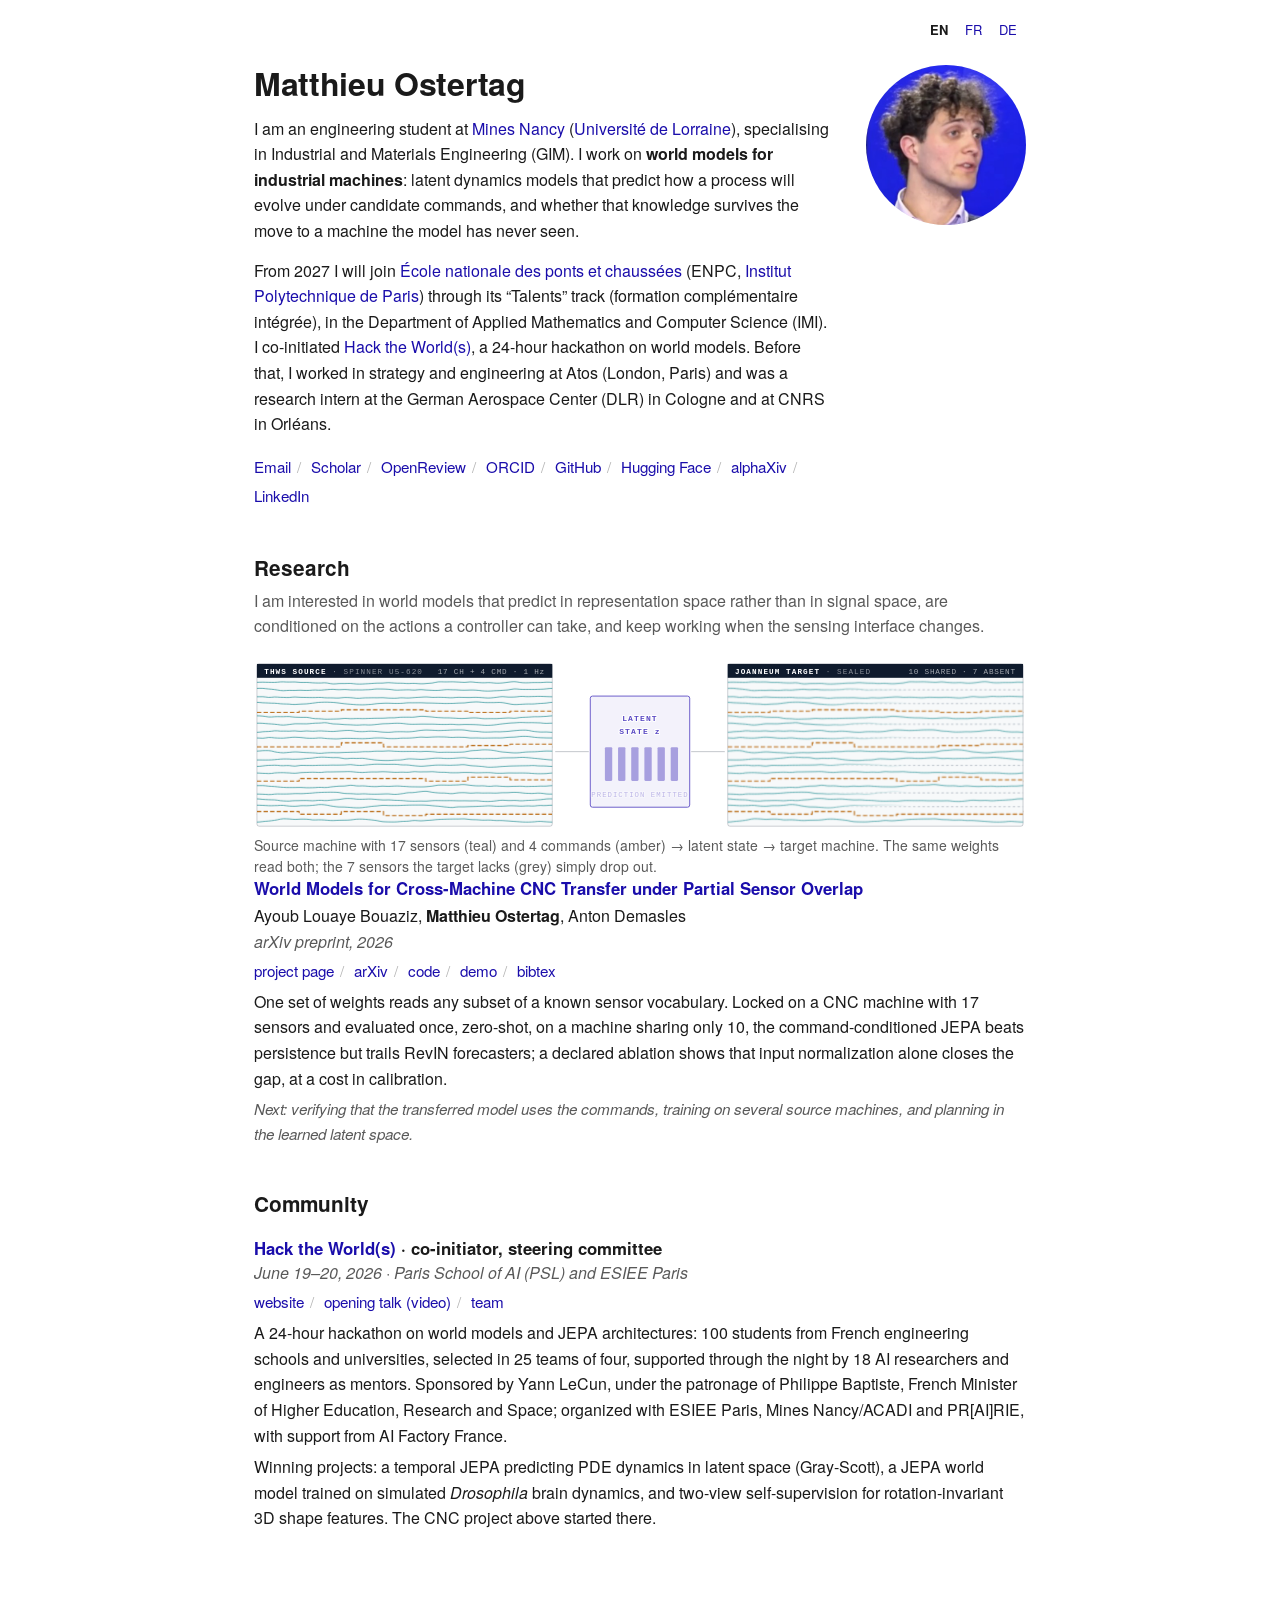
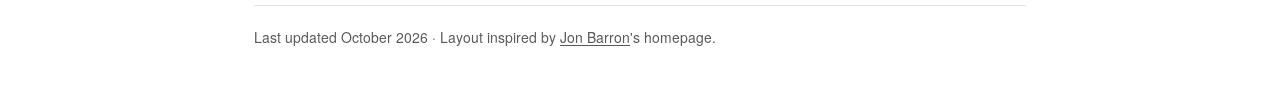
==== index.html @ b9faefac "Link Université de Lorraine Co-Authored-By: Claude Opus 5.5 <noreply@anthropic.com> Claude-Session: " ====
<!doctype html>
<html lang="en">
<head>
<meta charset="utf-8">
<meta name="viewport" content="width=device-width, initial-scale=1, viewport-fit=cover">
<title>Matthieu Ostertag</title>
<meta name="description" content="Matthieu Ostertag — engineering student at Mines Nancy working on world models for industrial machines: command-conditioned latent dynamics and cross-machine transfer.">
<meta name="author" content="Matthieu Ostertag">
<meta name="theme-color" content="#ffffff">
<meta name="color-scheme" content="light">
<meta name="format-detection" content="telephone=no">
<link rel="canonical" href="https://ostertagmatthieu-dev.github.io/">
<link rel="alternate" hreflang="en" href="https://ostertagmatthieu-dev.github.io/">
<link rel="alternate" hreflang="fr" href="https://ostertagmatthieu-dev.github.io/?lang=fr">
<link rel="alternate" hreflang="de" href="https://ostertagmatthieu-dev.github.io/?lang=de">
<link rel="alternate" hreflang="x-default" href="https://ostertagmatthieu-dev.github.io/">

<meta property="og:type" content="profile">
<meta property="og:title" content="Matthieu Ostertag">
<meta property="og:description" content="World models for industrial machines: command-conditioned latent dynamics and cross-machine transfer.">
<meta property="og:url" content="https://ostertagmatthieu-dev.github.io/">
<meta property="og:image" content="https://ostertagmatthieu-dev.github.io/saac-jepa/og.png">
<meta name="twitter:card" content="summary_large_image">

<link rel="me" href="https://github.com/ostertagmatthieu-dev">
<link rel="me" href="https://orcid.org/0009-0002-3829-0536">

<!-- Eviv Bulgroz ! Zorglangue : ?lang=zorg, ou tapez « zorglub » sur la page. -->

<script type="application/ld+json">
{
  "@context": "https://schema.org",
  "@type": "Person",
  "name": "Matthieu Ostertag",
  "url": "https://ostertagmatthieu-dev.github.io/",
  "image": "https://ostertagmatthieu-dev.github.io/photo.jpg",
  "affiliation": {"@type": "CollegeOrUniversity", "name": "Mines Nancy, Université de Lorraine"},
  "knowsLanguage": ["fr", "en", "de"],
  "knowsAbout": ["world models", "JEPA", "latent dynamics", "transfer learning", "industrial machine learning", "CNC machining"],
  "sameAs": [
    "https://scholar.google.com/citations?user=CJ8z4rwAAAAJ",
    "https://orcid.org/0009-0002-3829-0536",
    "https://openreview.net/profile?id=~Matthieu_Ostertag1",
    "https://github.com/ostertagmatthieu-dev",
    "https://huggingface.co/mostertag",
    "https://www.alphaxiv.org/@matthieu-ostertag",
    "https://www.linkedin.com/in/matthieu-ostertag/"
  ]
}
</script>

<style>
  /* Helvetica when the system has it (macOS, iOS); otherwise TeX Gyre Heros,
     LaTeX's Helvetica clone, self-hosted in fonts/. local() matches real
     installed faces only, so Windows never silently swaps in Arial. */
  @font-face {
    font-family: "Site Sans"; font-style: normal; font-weight: 400; font-display: swap;
    src: local("Helvetica Neue"), local("HelveticaNeue"), local("Helvetica"),
         url("fonts/heros-web-regular.woff2") format("woff2");
  }
  @font-face {
    font-family: "Site Sans"; font-style: normal; font-weight: 700; font-display: swap;
    src: local("Helvetica Neue Bold"), local("HelveticaNeue-Bold"), local("Helvetica Bold"), local("Helvetica-Bold"),
         url("fonts/heros-web-bold.woff2") format("woff2");
  }
  @font-face {
    font-family: "Site Sans"; font-style: italic; font-weight: 400; font-display: swap;
    src: local("Helvetica Neue Italic"), local("HelveticaNeue-Italic"), local("Helvetica Oblique"), local("Helvetica-Oblique"),
         url("fonts/heros-web-italic.woff2") format("woff2");
  }

  :root {
    --text: #1a1a1a;
    --muted: #595959;
    --rule: #e3e3e3;
    --link: #1a0dab;
    --code-bg: #f6f6f6;
    --sans: "Site Sans", "Helvetica Neue", Helvetica, Arial, sans-serif;
    --gutter: 24px;
    --tap: 44px;
  }

  * { box-sizing: border-box; }
  html { -webkit-text-size-adjust: 100%; text-size-adjust: 100%; }
  body {
    margin: 0;
    background: #fff;
    color: var(--text);
    font: 16px/1.6 var(--sans);
    overflow-wrap: break-word;
    -webkit-tap-highlight-color: rgba(26, 13, 171, 0.12);
  }

  .wrap {
    max-width: 820px; margin: 0 auto;
    padding-left: max(var(--gutter), env(safe-area-inset-left));
    padding-right: max(var(--gutter), env(safe-area-inset-right));
  }

  a { color: var(--link); text-decoration: none; }
  a:focus-visible, summary:focus-visible { outline: 2px solid var(--link); outline-offset: 2px; border-radius: 2px; }
  @media (hover: hover) {
    a:hover, summary:hover { text-decoration: underline; text-underline-offset: 2px; }
  }

  /* Language switcher */
  .lang { display: flex; justify-content: flex-end; padding-top: 14px; font-size: 0.8125rem; letter-spacing: 0.04em; }
  .lang a { display: inline-block; padding: 6px 8px; }
  .lang a[aria-current="true"] { color: var(--text); font-weight: 700; }

  main { padding-top: 18px; padding-bottom: 40px; }

  /* Header */
  .intro { display: grid; grid-template-columns: minmax(0, 1fr) 160px; gap: 36px; align-items: start; }
  h1 { margin: 0 0 14px; font: 700 2rem/1.15 var(--sans); letter-spacing: -0.01em; }
  .intro p { margin: 0 0 14px; }
  .links { margin-top: 16px; font-size: 0.95rem; line-height: 1.9; }
  .links a { white-space: nowrap; }
  .sep { margin: 0 6px; color: #b5b5b5; }

  .portrait {
    position: relative; width: 160px; height: 160px; border-radius: 50%; overflow: hidden;
    background: #eee; color: #777; display: grid; place-items: center;
    font: 700 2.4rem var(--sans);
  }
  .portrait img { position: absolute; inset: 0; width: 100%; height: 100%; object-fit: cover; }

  /* Sections */
  h2 { margin: 44px 0 6px; font: 700 1.3rem/1.3 var(--sans); }
  .lede { margin: 0 0 18px; color: var(--muted); }

  .paper { padding: 4px 0 0; }
  .fig { display: block; margin: 0 0 6px; }
  .figcap { margin: 0 0 20px; font-size: 0.875rem; line-height: 1.5; color: var(--muted); }
  .title { font-weight: 700; font-size: 1.05rem; line-height: 1.4; }
  .authors { margin-top: 3px; }
  .venue { color: var(--muted); font-style: italic; }
  .actions { margin: 4px 0 6px; font-size: 0.95rem; }
  .paper p { margin: 6px 0 0; }
  .note { margin-top: 10px; color: var(--muted); font-size: 0.95rem; font-style: italic; }

  .item { padding: 14px 0; border-top: 1px solid var(--rule); }
  .item:first-of-type { border-top: 0; }
  .item p { margin: 6px 0 0; }

  details { display: inline; }
  summary { display: inline; cursor: pointer; color: var(--link); list-style: none; }
  summary::-webkit-details-marker { display: none; }
  pre {
    margin: 10px 0 0; padding: 12px 14px;
    background: var(--code-bg); border: 1px solid var(--rule); border-radius: 4px;
    font: 0.8rem/1.5 ui-monospace, SFMono-Regular, Menlo, Consolas, monospace;
    overflow-x: auto; -webkit-overflow-scrolling: touch; white-space: pre; max-width: 100%;
  }

  footer {
    padding-top: 20px;
    padding-bottom: max(40px, env(safe-area-inset-bottom));
    color: var(--muted); font-size: 0.875rem;
  }
  footer .rule { border-top: 1px solid var(--rule); padding-top: 20px; }
  footer a { color: var(--muted); text-decoration: underline; text-underline-offset: 2px; }

  /* ---------------- SAAC-JEPA schematic (from the project page) ---------------- */
  .hs { display: block; width: 100%; height: auto; overflow: visible;
        --hs-ink: #0F1B2D; --hs-teal: #1B8A8F; --hs-violet: #5B4BC4; --hs-amber: #B8680F;
        --hs-absent: #9AA5B1; --hs-panel: #F7F9FA; --hs-line: rgba(15,27,45,.28); }
  .hs text { font-family: ui-monospace, SFMono-Regular, Menlo, Consolas, monospace; }
  .hs__panel { fill: var(--hs-panel); stroke: var(--hs-line); stroke-width: 1; }
  .hs__head { fill: var(--hs-ink); }
  .hs__title { font-size: 10.5px; font-weight: 700; letter-spacing: .14em; fill: #fff; }
  .hs__dim { fill: rgba(255,255,255,.5); font-weight: 400; }
  .hs__meta { font-size: 10.5px; letter-spacing: .1em; fill: rgba(255,255,255,.62); }
  .hs__trace { fill: none; stroke: var(--hs-teal); stroke-width: 1.05; stroke-linejoin: round; opacity: .9; }
  .hs__trace--act { stroke: var(--hs-amber); stroke-width: 1.5; stroke-dasharray: 6 3; opacity: 1; }
  .hs__trace--flat { stroke: var(--hs-absent); stroke-width: 1; stroke-dasharray: 3 3.5; }
  .hs__wire { fill: none; stroke: var(--hs-line); stroke-width: 1.2; }
  .hs__latent { fill: rgba(91,75,196,.07); stroke: var(--hs-violet); stroke-width: 1.2; }
  .hs__lab, .hs__emit { paint-order: stroke; stroke: #fff; stroke-width: 3px; stroke-linejoin: round; }
  .hs__lab { font-size: 11px; font-weight: 700; letter-spacing: .14em; fill: var(--hs-violet); }
  .hs__emit { font-size: 10px; letter-spacing: .14em; fill: var(--hs-violet); opacity: .35; }

  /* Animated parts. Paused by default: the still frame is the cycle at 2 s of
     2.6 s (negative delays), which shows a packet in flight and uneven bars. */
  .hs__pulse  { fill: none; stroke: var(--hs-violet); stroke-width: 1.2; opacity: 0; transform-box: fill-box; transform-origin: 50% 50%;
                animation-name: hsRing;  animation-timing-function: ease-out; }
  .hs__emit   { animation-name: hsBlink; animation-timing-function: ease-in-out; }
  .hs__bars rect { fill: var(--hs-violet); opacity: .5; transform-box: fill-box; transform-origin: 50% 100%;
                animation-name: hsPump;  animation-timing-function: ease-in-out; }
  .hs__packet { fill: var(--hs-violet); opacity: 0; }
  .hs__packet--in  { animation-name: hsIn;  animation-timing-function: cubic-bezier(.5,0,.8,.6); }
  .hs__packet--out { fill: var(--hs-teal); animation-name: hsOut; animation-timing-function: cubic-bezier(.2,.4,.5,1); }
  .hs__pulse, .hs__emit, .hs__bars rect, .hs__packet {
    animation-duration: 2.6s; animation-iteration-count: infinite;
    animation-delay: -2s; animation-play-state: paused;
  }
  .hs__bars rect:nth-child(2) { animation-delay: -1.88s; }
  .hs__bars rect:nth-child(3) { animation-delay: -1.76s; }
  .hs__bars rect:nth-child(4) { animation-delay: -1.64s; }
  .hs__bars rect:nth-child(5) { animation-delay: -1.52s; }
  .hs__bars rect:nth-child(6) { animation-delay: -1.40s; }
  .hs.is-on .hs__pulse, .hs.is-on .hs__emit, .hs.is-on .hs__bars rect, .hs.is-on .hs__packet { animation-play-state: running; }
  @keyframes hsRing  { 0% { opacity: .55; transform: scale(1); } 70%, 100% { opacity: 0; transform: scale(1.04); } }
  @keyframes hsBlink { 0% { opacity: 1; } 30%, 100% { opacity: .28; } }
  @keyframes hsPump  { 0%, 100% { transform: scaleY(.35); } 45% { transform: scaleY(1); } }
  @keyframes hsIn  { 0%, 55% { opacity: 0; transform: translateX(0); } 62% { opacity: 1; } 97% { opacity: 1; transform: translateX(44px); } 100% { opacity: 0; transform: translateX(46px); } }
  @keyframes hsOut { 0% { opacity: 0; transform: translateX(0); } 6% { opacity: 1; } 38% { opacity: 1; transform: translateX(44px); } 42%, 100% { opacity: 0; transform: translateX(46px); } }
  @media (prefers-reduced-motion: reduce) {
    .hs.is-on .hs__pulse, .hs.is-on .hs__emit, .hs.is-on .hs__bars rect, .hs.is-on .hs__packet { animation-play-state: paused; }
  }

  /* ------------------------------- Touch ------------------------------- */
  /* Fingers need ~44 px targets (Apple HIG, WCAG 2.5.5). Inline links inside
     sentences are exempt; the link rows and the switcher are not. */
  @media (pointer: coarse) {
    .lang a { min-width: var(--tap); min-height: var(--tap); padding: 0 10px; display: inline-flex; align-items: center; justify-content: center; }
    .links { line-height: 1.6; }
    .links a, .actions a, .actions summary { display: inline-block; padding: 11px 0; }
  }

  /* ------------------------------ Narrow ------------------------------- */
  @media (max-width: 640px) {
    :root { --gutter: 16px; }
    .lang { padding-top: 6px; }
    main { padding-top: 6px; padding-bottom: 28px; }
    .intro { grid-template-columns: minmax(0, 1fr); gap: 18px; }
    .portrait { order: -1; width: 112px; height: 112px; font-size: 1.8rem; }
    h1 { font-size: 1.75rem; }
    h2 { margin-top: 36px; }
    .links, .actions { font-size: 1rem; }
    main p { -webkit-hyphens: auto; hyphens: auto; }
  }
  /* Below ~560 px the in-figure labels shrink under 5 px: hide them, the
     caption under the figure carries the same information as real text. */
  @media (max-width: 560px) {
    .hs text { display: none; }
  }
</style>
</head>
<body>

<nav class="lang wrap" id="lang" aria-label="Language">
  <a href="?lang=en" hreflang="en" lang="en" aria-current="true">EN</a>
  <a href="?lang=fr" hreflang="fr" lang="fr">FR</a>
  <a href="?lang=de" hreflang="de" lang="de">DE</a>
</nav>

<div id="page">
<main class="wrap">

  <header class="intro">
    <div>
      <h1>Matthieu Ostertag</h1>
      <p data-i18n="intro1">
        I am an engineering student at <a href="https://mines-nancy.univ-lorraine.fr/">Mines Nancy</a>
        (<a href="https://www.univ-lorraine.fr/">Université de Lorraine</a>), specialising in Industrial and Materials Engineering (GIM). I work on
        <strong>world models for industrial machines</strong>: latent dynamics models that predict how a
        process will evolve under candidate commands, and whether that knowledge survives the move to a
        machine the model has never seen.
      </p>
      <p data-i18n="intro2">
        From 2027 I will join <a href="https://ecoledesponts.fr/">École nationale des ponts et chaussées</a> (ENPC, <a href="https://www.ip-paris.fr/">Institut Polytechnique de Paris</a>) through its
        &ldquo;Talents&rdquo; track (formation complémentaire intégrée), in the Department of Applied Mathematics
        and Computer Science (IMI). I co-initiated
        <a href="https://hacktheworlds.fr/en/index.html">Hack the World(s)</a>, a 24-hour hackathon on world models.
        Before that, I worked in strategy and engineering at Atos (London, Paris) and was a research intern
        at the German Aerospace Center (DLR) in Cologne and at CNRS in Orléans.
      </p>
      <div class="links">
        <a class="email" href="#" data-i18n="email">Email</a><span class="sep" aria-hidden="true">/</span>
        <a href="https://scholar.google.com/citations?user=CJ8z4rwAAAAJ">Scholar</a><span class="sep" aria-hidden="true">/</span>
        <a href="https://openreview.net/profile?id=~Matthieu_Ostertag1">OpenReview</a><span class="sep" aria-hidden="true">/</span>
        <a href="https://orcid.org/0009-0002-3829-0536">ORCID</a><span class="sep" aria-hidden="true">/</span>
        <a href="https://github.com/ostertagmatthieu-dev">GitHub</a><span class="sep" aria-hidden="true">/</span>
        <a href="https://huggingface.co/mostertag">Hugging Face</a><span class="sep" aria-hidden="true">/</span>
        <a href="https://www.alphaxiv.org/@matthieu-ostertag">alphaXiv</a><span class="sep" aria-hidden="true">/</span>
        <a href="https://www.linkedin.com/in/matthieu-ostertag/">LinkedIn</a>
      </div>
    </div>
    <div class="portrait" aria-hidden="true">MO<img src="photo.jpg" alt="" width="160" height="160" decoding="async" onerror="this.remove()"></div>
  </header>

  <section aria-labelledby="research">
    <h2 id="research" data-i18n="research">Research</h2>
    <p class="lede" data-i18n="lede">
      I am interested in world models that predict in representation space rather than in signal space,
      are conditioned on the actions a controller can take, and keep working when the sensing interface changes.
    </p>

    <article class="paper">
      <a class="fig" href="https://ostertagmatthieu-dev.github.io/saac-jepa/" aria-label="Project page" data-i18n-aria="aProject">
        <svg class="hs" viewBox="12 22 1056 230" aria-hidden="true" focusable="false">
          <defs>
            <pattern id="hs-srcPat" patternUnits="userSpaceOnUse" x="16" y="0" width="404" height="268"><g id="hs-srcFlow"></g></pattern>
            <pattern id="hs-tgtPat" patternUnits="userSpaceOnUse" x="660" y="0" width="404" height="268"><g id="hs-tgtFlow"></g></pattern>
            <pattern id="hs-tgtFadePat" patternUnits="userSpaceOnUse" x="660" y="0" width="404" height="268"><g id="hs-tgtFadeFlow"></g></pattern>
            <linearGradient id="hs-fadeOut" x1="0" x2="1" y1="0" y2="0">
              <stop offset="0" stop-color="#fff" stop-opacity="1"/>
              <stop offset="0.30" stop-color="#fff" stop-opacity="1"/>
              <stop offset="0.62" stop-color="#fff" stop-opacity="0"/>
            </linearGradient>
            <linearGradient id="hs-fadeIn" x1="0" x2="1" y1="0" y2="0">
              <stop offset="0.34" stop-color="#fff" stop-opacity="0"/>
              <stop offset="0.66" stop-color="#fff" stop-opacity="1"/>
            </linearGradient>
            <mask id="hs-maskOut"><rect x="660" y="44" width="404" height="204" fill="url(#hs-fadeOut)"/></mask>
            <mask id="hs-maskIn"><rect x="660" y="44" width="404" height="204" fill="url(#hs-fadeIn)"/></mask>
          </defs>

          <rect class="hs__panel" x="16" y="26" width="404" height="222" rx="3"/>
          <rect class="hs__head" x="16" y="26" width="404" height="19"/>
          <text class="hs__title" x="26" y="40">THWS SOURCE <tspan class="hs__dim">· SPINNER U5-620</tspan></text>
          <text class="hs__meta" x="410" y="40" text-anchor="end">17 CH + 4 CMD · 1 Hz</text>
          <rect x="16" y="44" width="404" height="204" fill="url(#hs-srcPat)"/>

          <g>
            <path class="hs__wire" d="M424 146 H 470"/>
            <path class="hs__wire" d="M610 146 H 656"/>
            <circle class="hs__packet hs__packet--in" cx="424" cy="146" r="3"/>
            <circle class="hs__packet hs__packet--out" cx="610" cy="146" r="3"/>
            <rect class="hs__latent" x="472" y="70" width="136" height="152" rx="3"/>
            <rect class="hs__pulse" x="472" y="70" width="136" height="152" rx="3"/>
            <text class="hs__lab" x="540" y="104" text-anchor="middle">LATENT</text>
            <text class="hs__lab" x="540" y="122" text-anchor="middle">STATE z</text>
            <g class="hs__bars">
              <rect x="492" y="140" width="10" height="46" rx="1.5"/>
              <rect x="510" y="140" width="10" height="46" rx="1.5"/>
              <rect x="528" y="140" width="10" height="46" rx="1.5"/>
              <rect x="546" y="140" width="10" height="46" rx="1.5"/>
              <rect x="564" y="140" width="10" height="46" rx="1.5"/>
              <rect x="582" y="140" width="10" height="46" rx="1.5"/>
            </g>
            <text class="hs__emit" x="540" y="208" text-anchor="middle">PREDICTION EMITTED</text>
          </g>

          <rect class="hs__panel" x="660" y="26" width="404" height="222" rx="3"/>
          <rect class="hs__head" x="660" y="26" width="404" height="19"/>
          <text class="hs__title" x="670" y="40">JOANNEUM TARGET <tspan class="hs__dim">· SEALED</tspan></text>
          <text class="hs__meta" x="1054" y="40" text-anchor="end">10 SHARED · 7 ABSENT</text>
          <g mask="url(#hs-maskIn)"><g id="hs-tgtAbsent"></g></g>
          <rect x="660" y="44" width="404" height="204" fill="url(#hs-tgtFadePat)" mask="url(#hs-maskOut)"/>
          <rect x="660" y="44" width="404" height="204" fill="url(#hs-tgtPat)"/>
        </svg>
      </a>
      <p class="figcap" data-i18n="figCap">
        Source machine with 17 sensors (teal) and 4 commands (amber) → latent state → target machine.
        The same weights read both; the 7 sensors the target lacks (grey) simply drop out.
      </p>

      <div class="title">
        <a href="https://ostertagmatthieu-dev.github.io/saac-jepa/">World Models for Cross-Machine CNC Transfer under Partial Sensor Overlap</a>
      </div>
      <div class="authors">Ayoub Louaye Bouaziz, <strong>Matthieu Ostertag</strong>, Anton Demasles</div>
      <div class="venue" data-i18n="venue">arXiv preprint, 2026</div>
      <div class="actions">
        <a href="https://ostertagmatthieu-dev.github.io/saac-jepa/" data-i18n="aProject">project page</a><span class="sep" aria-hidden="true">/</span>
        <a href="https://arxiv.org/abs/2609.16071">arXiv</a><span class="sep" aria-hidden="true">/</span>
        <a href="https://github.com/ostertagmatthieu-dev/saac-jepa" data-i18n="aCode">code</a><span class="sep" aria-hidden="true">/</span>
        <a href="https://huggingface.co/spaces/mostertag/saac-jepa-world-model" data-i18n="aDemo">demo</a><span class="sep" aria-hidden="true">/</span>
        <details>
          <summary data-i18n="bibtex">bibtex</summary>
<pre>@misc{bouaziz2026worldmodelscrossmachinecnc,
  title         = {World Models for Cross-Machine CNC Transfer
                   under Partial Sensor Overlap},
  author        = {Ayoub Louaye Bouaziz and Matthieu Ostertag
                   and Anton Demasles},
  year          = {2026},
  eprint        = {2609.16071},
  archivePrefix = {arXiv},
  primaryClass  = {cs.LG},
  doi           = {10.48550/arXiv.2609.16071}
}</pre>
        </details>
      </div>
      <p data-i18n="summary">
        One set of weights reads any subset of a known sensor vocabulary. Locked on a CNC machine with
        17 sensors and evaluated once, zero-shot, on a machine sharing only 10, the command-conditioned
        JEPA beats persistence but trails RevIN forecasters; a declared ablation shows that input
        normalization alone closes the gap, at a cost in calibration.
      </p>
      <p class="note" data-i18n="next">
        Next: verifying that the transferred model uses the commands, training on several source
        machines, and planning in the learned latent space.
      </p>
    </article>
  </section>

  <section aria-labelledby="community">
    <h2 id="community" data-i18n="community">Community</h2>
    <article class="item">
      <div class="title" data-i18n="htwTitle"><a href="https://hacktheworlds.fr/en/index.html">Hack the World(s)</a> · co-initiator, steering committee</div>
      <div class="venue" data-i18n="htwVenue">June 19–20, 2026 · Paris School of AI (PSL) and ESIEE Paris</div>
      <div class="actions" data-i18n="htwLinks">
        <a href="https://hacktheworlds.fr/en/index.html">website</a><span class="sep" aria-hidden="true">/</span>
        <a href="https://www.youtube.com/watch?v=YAFjys3pn50">opening talk (video)</a><span class="sep" aria-hidden="true">/</span>
        <a href="https://hacktheworlds.fr/en/organisation.html">team</a>
      </div>
      <p data-i18n="htwText">
        A 24-hour hackathon on world models and JEPA architectures: 100 students from French engineering
        schools and universities, selected in 25 teams of four, supported through the night by 18 AI
        researchers and engineers as mentors. Sponsored by Yann LeCun, under the patronage of Philippe
        Baptiste, French Minister of Higher Education, Research and Space; organized with ESIEE Paris,
        Mines Nancy/ACADI and PR[AI]RIE, with support from AI Factory France.
      </p>
      <p data-i18n="htwWinners">
        Winning projects: a temporal JEPA predicting PDE dynamics in latent space (Gray-Scott), a JEPA world
        model trained on simulated <i>Drosophila</i> brain dynamics, and two-view self-supervision for
        rotation-invariant 3D shape features. The CNC project above started there.
      </p>
    </article>
  </section>

</main>

<footer class="wrap">
  <div class="rule" data-i18n="footer">
    Last updated October 2026 · Layout inspired by <a href="https://jonbarron.info/">Jon Barron</a>'s homepage.
  </div>
</footer>
</div>

<script>
(function () {
  "use strict";

  /* Set to true to show ZORG in the language menu. Otherwise it stays an easter egg:
     ?lang=zorg, or type "zorglub" anywhere on the page. */
  var SHOW_ZORG_IN_MENU = false;

  var BASE = "https://ostertagmatthieu-dev.github.io/";
  var LANGS = ["en", "fr", "de"];
  var HTML_LANG = { en: "en", fr: "fr", de: "de", zorg: "fr-x-zorg" };
  var LABEL = { en: "EN", fr: "FR", de: "DE", zorg: "ZORG" };

  var META = {
    en: "Matthieu Ostertag — engineering student at Mines Nancy working on world models for industrial machines: command-conditioned latent dynamics and cross-machine transfer.",
    fr: "Matthieu Ostertag — élève ingénieur à Mines Nancy, travaille sur les world models pour machines industrielles : dynamique latente conditionnée par les commandes et transfert entre machines.",
    de: "Matthieu Ostertag — Ingenieurstudent an der Mines Nancy, forscht zu World Models für Industriemaschinen: befehlskonditionierte latente Dynamik und Transfer zwischen Maschinen."
  };

  var T = {
    fr: {
      intro1: 'Je suis élève ingénieur à <a href="https://mines-nancy.univ-lorraine.fr/">Mines Nancy</a> (<a href="https://www.univ-lorraine.fr/">Université de Lorraine</a>), en formation d’ingénieur de spécialité Génie Industriel et Matériaux (GIM). Je travaille sur les <strong>world models pour machines industrielles</strong>&nbsp;: des modèles de dynamique latente qui prédisent l’évolution d’un procédé selon les commandes envisagées, et je cherche à savoir si ce qu’ils ont appris tient encore sur une machine qu’ils n’ont jamais vue.',
      intro2: 'À partir de 2027, je rejoindrai l’<a href="https://ecoledesponts.fr/">École nationale des ponts et chaussées</a> (ENPC, <a href="https://www.ip-paris.fr/">Institut Polytechnique de Paris</a>) comme école d’application, en formation complémentaire intégrée (FCI) dans le cadre du Parcours «&nbsp;Talents&nbsp;», au département Ingénierie Mathématique et Informatique (IMI). Je suis co-initiateur de <a href="https://hacktheworlds.fr/">Hack the World(s)</a>, un hackathon de 24&nbsp;heures consacré aux world models. Auparavant, j’ai travaillé en stratégie et ingénierie chez Atos (Londres, Paris) et j’ai été stagiaire de recherche au Centre allemand pour l’aéronautique et l’astronautique (DLR) à Cologne et au CNRS à Orléans.',
      email: 'E-mail',
      research: 'Recherche',
      lede: 'Je m’intéresse aux world models qui prédisent dans l’espace des représentations plutôt que dans celui des signaux, qui sont conditionnés par les actions dont dispose un contrôleur, et qui continuent de fonctionner quand l’interface capteurs change.',
      figCap: 'Machine source à 17&nbsp;capteurs (bleu-vert) et 4&nbsp;commandes (orange) → état latent → machine cible. Les mêmes poids lisent les deux&nbsp;; les 7&nbsp;capteurs absents de la cible (gris) sont simplement ignorés.',
      venue: 'Prépublication arXiv, 2026',
      aProject: 'page du projet',
      aCode: 'code',
      aDemo: 'démo',
      bibtex: 'bibtex',
      summary: 'Un seul jeu de poids lit n’importe quel sous-ensemble d’un vocabulaire de capteurs connu. Verrouillé sur une machine CNC à 17&nbsp;capteurs puis évalué une seule fois, en zero-shot, sur une machine qui n’en partage que 10, le JEPA conditionné par les commandes bat la persistance mais reste derrière les modèles de prévision munis de RevIN&nbsp;; une ablation déclarée à l’avance montre que la normalisation des entrées suffit à combler l’écart, au prix de la calibration.',
      next: 'Prochaines étapes&nbsp;: vérifier que le modèle transféré utilise bien les commandes, entraîner sur plusieurs machines sources et planifier dans l’espace latent appris.',
      community: 'Communauté',
      htwTitle: '<a href="https://hacktheworlds.fr/">Hack the World(s)</a> · co-initiateur, comité de pilotage',
      htwVenue: '19–20 juin 2026 · Paris School of AI (PSL) et ESIEE Paris',
      htwLinks: '<a href="https://hacktheworlds.fr/">site</a><span class="sep" aria-hidden="true">/</span><a href="https://www.youtube.com/watch?v=YAFjys3pn50">conférence inaugurale (vidéo)</a><span class="sep" aria-hidden="true">/</span><a href="https://hacktheworlds.fr/organisation.html">équipe</a>',
      htwText: 'Un hackathon de 24&nbsp;heures sur les world models et les architectures JEPA&nbsp;: 100&nbsp;étudiants d’écoles d’ingénieurs et d’universités françaises, sélectionnés en 25&nbsp;équipes de quatre, accompagnés toute la nuit par 18&nbsp;mentors, chercheurs et ingénieurs en IA. Parrainé par Yann LeCun, sous le haut patronage de Philippe Baptiste, ministre de l’Enseignement supérieur, de la Recherche et de l’Espace&nbsp;; organisé avec ESIEE Paris, Mines Nancy/ACADI et PR[AI]RIE, avec le soutien d’AI Factory France.',
      htwWinners: 'Projets lauréats&nbsp;: un JEPA temporel qui prédit la dynamique d’une EDP dans l’espace latent (Gray-Scott), un world model JEPA entraîné sur la dynamique simulée du cerveau de la drosophile, et un apprentissage auto-supervisé invariant à la rotation sur nuages de points. Le projet CNC ci-dessus y est né.',
      footer: 'Dernière mise à jour&nbsp;: octobre 2026 · Mise en page inspirée de celle de <a href="https://jonbarron.info/">Jon Barron</a>.'
    },
    de: {
      intro1: 'Ich studiere an der <a href="https://mines-nancy.univ-lorraine.fr/">Mines Nancy</a> (<a href="https://www.univ-lorraine.fr/">Université de Lorraine</a>) im Ingenieurstudiengang Génie Industriel et Matériaux (GIM). Ich arbeite an <strong>World Models für Industriemaschinen</strong>: latente Dynamikmodelle, die vorhersagen, wie sich ein Prozess unter möglichen Steuerbefehlen entwickelt – und ob dieses Wissen den Wechsel auf eine Maschine übersteht, die das Modell nie gesehen hat.',
      intro2: 'Ab 2027 wechsle ich im Rahmen des Parcours „Talents“ (formation complémentaire intégrée) an die <a href="https://ecoledesponts.fr/">École nationale des ponts et chaussées</a> (ENPC, <a href="https://www.ip-paris.fr/">Institut Polytechnique de Paris</a>), in den Fachbereich Ingénierie Mathématique et Informatique (IMI). Ich habe <a href="https://hacktheworlds.fr/en/index.html">Hack the World(s)</a> mitinitiiert, einen 24-Stunden-Hackathon zu World Models. Zuvor war ich bei Atos (London, Paris) in Strategie und Engineering tätig und Forschungspraktikant am Deutschen Zentrum für Luft- und Raumfahrt (DLR) in Köln sowie am CNRS in Orléans.',
      email: 'E-Mail',
      research: 'Forschung',
      lede: 'Mich interessieren World Models, die im Repräsentationsraum statt im Signalraum vorhersagen, auf die möglichen Aktionen einer Steuerung konditioniert sind und auch dann funktionieren, wenn sich die Sensorschnittstelle ändert.',
      figCap: 'Quellmaschine mit 17 Sensoren (türkis) und 4 Befehlen (orange) → latenter Zustand → Zielmaschine. Dieselben Gewichte lesen beide; die 7 Sensoren, die der Zielmaschine fehlen (grau), fallen einfach weg.',
      venue: 'arXiv-Preprint, 2026',
      aProject: 'Projektseite',
      aCode: 'Code',
      aDemo: 'Demo',
      bibtex: 'BibTeX',
      summary: 'Ein einziger Satz von Gewichten liest jede beliebige Teilmenge eines bekannten Sensorvokabulars. Auf einer CNC-Maschine mit 17 Sensoren festgeschrieben und einmalig zero-shot auf einer Maschine evaluiert, die nur 10 davon teilt, schlägt das befehlskonditionierte JEPA die Persistenzprognose, bleibt aber hinter Prognosemodellen mit RevIN zurück; eine vorab deklarierte Ablation zeigt, dass allein die Eingangsnormalisierung die Lücke schließt – auf Kosten der Kalibrierung.',
      next: 'Als Nächstes: prüfen, ob das übertragene Modell die Befehle tatsächlich nutzt, auf mehreren Quellmaschinen trainieren und im gelernten latenten Raum planen.',
      community: 'Engagement',
      htwTitle: '<a href="https://hacktheworlds.fr/en/index.html">Hack the World(s)</a> · Mitinitiator, Lenkungsausschuss',
      htwVenue: '19.–20. Juni 2026 · Paris School of AI (PSL) und ESIEE Paris',
      htwLinks: '<a href="https://hacktheworlds.fr/en/index.html">Website</a><span class="sep" aria-hidden="true">/</span><a href="https://www.youtube.com/watch?v=YAFjys3pn50">Eröffnungsvortrag (Video)</a><span class="sep" aria-hidden="true">/</span><a href="https://hacktheworlds.fr/en/organisation.html">Team</a>',
      htwText: 'Ein 24-Stunden-Hackathon zu World Models und JEPA-Architekturen: 100 Studierende französischer Ingenieurschulen und Universitäten in 25 Viererteams, die ganze Nacht über begleitet von 18 Mentorinnen und Mentoren aus KI-Forschung und -Entwicklung. Mit Yann LeCun als Schirmherr und unter der Ehrenschirmherrschaft von Philippe Baptiste, französischer Minister für Hochschulbildung, Forschung und Raumfahrt; organisiert mit ESIEE Paris, Mines Nancy/ACADI und PR[AI]RIE, mit Unterstützung von AI Factory France.',
      htwWinners: 'Siegerprojekte: ein zeitliches JEPA, das die Dynamik einer PDE im latenten Raum vorhersagt (Gray-Scott), ein JEPA-World-Model, trainiert auf der simulierten Gehirndynamik der Fruchtfliege, und rotationsinvariantes selbstüberwachtes Lernen auf Punktwolken. Das CNC-Projekt oben ist dort entstanden.',
      footer: 'Zuletzt aktualisiert: Oktober 2026 · Layout nach dem Vorbild der Homepage von <a href="https://jonbarron.info/">Jon Barron</a>.'
    }
  };

  function mq(q) { return !!(window.matchMedia && window.matchMedia(q).matches); }

  /* ------------------------------------------------------------------ */
  /* SAAC-JEPA schematic: traces built once per render; animation runs   */
  /* on hover (mouse) or while on screen (touch), never with reduced     */
  /* motion, never in a hidden tab. Returns a teardown function.         */
  /* ------------------------------------------------------------------ */
  function mountSchematic(root) {
    var svg = root.querySelector("svg.hs");
    if (!svg) return function () {};
    var NS = "http://www.w3.org/2000/svg";
    function el(tag, attrs, parent) {
      var n = document.createElementNS(NS, tag);
      for (var k in attrs) n.setAttribute(k, attrs[k]);
      if (parent) parent.appendChild(n);
      return n;
    }
    function rng(a) {
      return function () {
        a |= 0; a = (a + 0x6d2b79f5) | 0;
        var t = Math.imul(a ^ (a >>> 15), 1 | a);
        t = (t + Math.imul(t ^ (t >>> 7), 61 | t)) ^ t;
        return ((t ^ (t >>> 14)) >>> 0) / 4294967296;
      };
    }
    function periodic(rand, n) {
      var v = [];
      for (var i = 0; i < n; i++) v.push(rand() * 2 - 1);
      return function (t) {
        var i = Math.floor(t), f = t - i;
        var a = v[((i % n) + n) % n], b = v[(((i + 1) % n) + n) % n];
        return a + (b - a) * (f * f * (3 - 2 * f));
      };
    }

    var W = 404, TOP = 52, BOT = 240, LANES = 21;
    var pitch = (BOT - TOP) / (LANES - 1);
    var ACT = { 4: 1, 9: 1, 14: 1, 19: 1 };
    var ABSENT = { 1: 1, 3: 1, 6: 1, 8: 1, 12: 1, 16: 1, 18: 1 };

    function tracePath(y, amp, seed) {
      var r = rng(seed), n1 = periodic(r, 9), n2 = periodic(r, 23), n3 = periodic(r, 47), d = "";
      for (var x = 0; x <= W; x += 4) {
        var u = x / W, v = 0.62 * n1(u * 9) + 0.28 * n2(u * 23) + 0.14 * n3(u * 47);
        d += (x === 0 ? "M" : "L") + x.toFixed(1) + " " + (y + v * amp).toFixed(2);
      }
      return d;
    }
    function stepPath(y, amp, seed, segs) {
      var r = rng(seed), lv = [];
      for (var i = 0; i < segs; i++) lv.push((Math.round(r() * 3) / 3) * 2 - 1);
      var d = "M0 " + (y + lv[0] * amp).toFixed(2);
      for (var k = 0; k < segs; k++) {
        var x = ((k + 1) * W) / segs;
        d += "L" + x.toFixed(1) + " " + (y + lv[k] * amp).toFixed(2);
        d += "L" + x.toFixed(1) + " " + (y + lv[(k + 1) % segs] * amp).toFixed(2);
      }
      return d;
    }

    var geom = [];
    for (var i = 0; i < LANES; i++) {
      var y = TOP + i * pitch, isAct = !!ACT[i];
      geom.push({ y: y, isAct: isAct, absent: !isAct && !!ABSENT[i],
                  d: isAct ? stepPath(y, 2.8, 900 + i, 7) : tracePath(y, 3.0, 100 + i) });
    }
    function paint(group, keep) {
      if (!group) return;
      geom.forEach(function (g) {
        if (!keep(g)) return;
        var p = el("path", { "class": "hs__trace" + (g.isAct ? " hs__trace--act" : ""), d: g.d }, group);
        if (g.isAct) {
          /* match the dash period to the lane length so dashes line up across tile seams */
          try {
            var L = p.getTotalLength(), n = Math.max(1, Math.round(L / 9));
            p.style.strokeDasharray = ((L / n) * (2 / 3)).toFixed(3) + " " + ((L / n) / 3).toFixed(3);
          } catch (e) {}
        }
      });
    }
    paint(svg.querySelector("#hs-srcFlow"), function () { return true; });
    paint(svg.querySelector("#hs-tgtFlow"), function (g) { return !g.absent; });
    paint(svg.querySelector("#hs-tgtFadeFlow"), function (g) { return g.absent; });
    var abs = svg.querySelector("#hs-tgtAbsent");
    geom.forEach(function (g) {
      if (g.absent && abs) el("path", { "class": "hs__trace hs__trace--flat", d: "M660 " + g.y + " H 1064" }, abs);
    });

    var tilings = ["#hs-srcPat", "#hs-tgtPat", "#hs-tgtFadePat"]
      .map(function (s) { return svg.querySelector(s); }).filter(Boolean);
    var SPEED = 26; /* px per second */
    var running = false, raf = null, last = null, elapsed = 0;
    var reduced = mq("(prefers-reduced-motion: reduce)");

    function frame(ts) {
      if (!running) return;
      if (last !== null) elapsed += Math.min(ts - last, 100);
      last = ts;
      var off = -((elapsed / 1000) * SPEED % W);
      for (var j = 0; j < tilings.length; j++) tilings[j].setAttribute("patternTransform", "translate(" + off.toFixed(2) + ",0)");
      raf = requestAnimationFrame(frame);
    }
    function start() {
      if (running || reduced) return;
      running = true; last = null; svg.classList.add("is-on");
      raf = requestAnimationFrame(frame);
    }
    function stop() {
      running = false; last = null; svg.classList.remove("is-on");
      if (raf) cancelAnimationFrame(raf);
      raf = null;
    }

    var want = false, cleanups = [];
    function sync() { (want && !document.hidden) ? start() : stop(); }
    function on(target, ev, fn) {
      target.addEventListener(ev, fn);
      cleanups.push(function () { target.removeEventListener(ev, fn); });
    }
    var host = svg.closest(".paper") || svg;
    if (mq("(hover: hover) and (pointer: fine)")) {
      on(host, "mouseenter", function () { want = true; sync(); });
      on(host, "mouseleave", function () { want = false; sync(); });
      on(host, "focusin", function () { want = true; sync(); });
      on(host, "focusout", function (e) { if (!host.contains(e.relatedTarget)) { want = false; sync(); } });
    } else if ("IntersectionObserver" in window) {
      var io = new IntersectionObserver(function (es) { want = es[0].isIntersecting; sync(); }, { threshold: 0.6 });
      io.observe(svg);
      cleanups.push(function () { io.disconnect(); });
    }
    on(document, "visibilitychange", sync);

    return function () { stop(); cleanups.forEach(function (f) { f(); }); };
  }

  /* ------------------------------------------------------------------ */
  /* Languages                                                           */
  /* ------------------------------------------------------------------ */
  var page = document.getElementById("page");
  var nav = document.getElementById("lang");
  var pristine = page.innerHTML;
  var current = "en";
  var unmount = function () {};

  /* Zorglangue: every word written backwards, word order kept (Eviv Bulgroz!). */
  var WORD;
  try { WORD = new RegExp("\\p{L}+", "gu"); } catch (e) { WORD = /[A-Za-zÀ-ÖØ-öø-ÿ]+/g; }
  function zorgWord(w) {
    var chars = Array.from(w);
    if (chars.length < 2) return w;
    var r = chars.reverse().join("");
    if (w === w.toUpperCase()) return r.toUpperCase();
    var lower = r.toLowerCase();
    if (w.charAt(0) !== w.charAt(0).toLowerCase()) return lower.charAt(0).toUpperCase() + lower.slice(1);
    return lower;
  }
  function zorgify(root) {
    var walker = document.createTreeWalker(root, NodeFilter.SHOW_TEXT, null), nodes = [];
    while (walker.nextNode()) {
      var n = walker.currentNode;
      if (n.parentNode && n.parentNode.closest && n.parentNode.closest("pre, script, style")) continue;
      nodes.push(n);
    }
    nodes.forEach(function (n) { n.nodeValue = n.nodeValue.replace(WORD, zorgWord); });
  }

  function setEmail() {
    var u = "ostertag.matthieu", d = "gmail.com";
    page.querySelectorAll("a.email").forEach(function (a) { a.href = "mailto:" + u + "@" + d; });
  }

  function renderNav(lang) {
    var list = LANGS.slice();
    if (SHOW_ZORG_IN_MENU || lang === "zorg") list.push("zorg");
    nav.innerHTML = list.map(function (l) {
      var h = HTML_LANG[l];
      return '<a href="?lang=' + l + '" data-lang="' + l + '" lang="' + h + '"' +
        (l !== "zorg" ? ' hreflang="' + h + '"' : "") +
        (l === lang ? ' aria-current="true"' : "") + ">" + LABEL[l] + "</a>";
    }).join("");
  }

  function apply(lang) {
    if (lang !== "zorg" && LANGS.indexOf(lang) < 0) lang = "en";
    unmount();
    page.innerHTML = pristine;
    var src = lang === "zorg" ? "fr" : lang;
    if (src !== "en") {
      var dict = T[src];
      page.querySelectorAll("[data-i18n]").forEach(function (el) {
        var k = el.getAttribute("data-i18n");
        if (dict[k] != null) el.innerHTML = dict[k];
      });
      page.querySelectorAll("[data-i18n-aria]").forEach(function (el) {
        var k = el.getAttribute("data-i18n-aria");
        if (dict[k] != null) el.setAttribute("aria-label", dict[k]);
      });
    }
    if (lang === "zorg") zorgify(page);

    document.documentElement.lang = HTML_LANG[lang];
    document.title = lang === "zorg" ? zorgWord("Matthieu") + " " + zorgWord("Ostertag") : "Matthieu Ostertag";
    var meta = document.querySelector('meta[name="description"]');
    if (meta) meta.setAttribute("content", META[src]);
    var canon = document.querySelector('link[rel="canonical"]');
    if (canon) canon.setAttribute("href", BASE + (lang === "en" || lang === "zorg" ? "" : "?lang=" + lang));

    setEmail();
    renderNav(lang);
    unmount = mountSchematic(page);
    current = lang;
  }

  function choose(lang) {
    apply(lang);
    try {
      var url = new URL(window.location.href);
      if (lang === "en") url.searchParams.delete("lang"); else url.searchParams.set("lang", lang);
      window.history.replaceState(null, "", url.toString());
    } catch (e) {}
    if (lang !== "zorg") { try { window.localStorage.setItem("lang", lang); } catch (e) {} }
  }

  nav.addEventListener("click", function (e) {
    var a = e.target.closest && e.target.closest("a[data-lang]");
    if (!a) return;
    e.preventDefault();
    choose(a.getAttribute("data-lang"));
  });

  var typed = "";
  document.addEventListener("keydown", function (e) {
    if (!e.key || e.key.length !== 1) return;
    typed = (typed + e.key.toLowerCase()).slice(-7);
    if (typed === "zorglub") { typed = ""; choose(current === "zorg" ? "fr" : "zorg"); }
  });

  var initial = "en";
  try {
    var q = new URLSearchParams(window.location.search).get("lang");
    var saved = null;
    try { saved = window.localStorage.getItem("lang"); } catch (e) {}
    initial = (q || saved || "en").toLowerCase();
  } catch (e) {}
  apply(initial);
})();
</script>
</body>
</html>
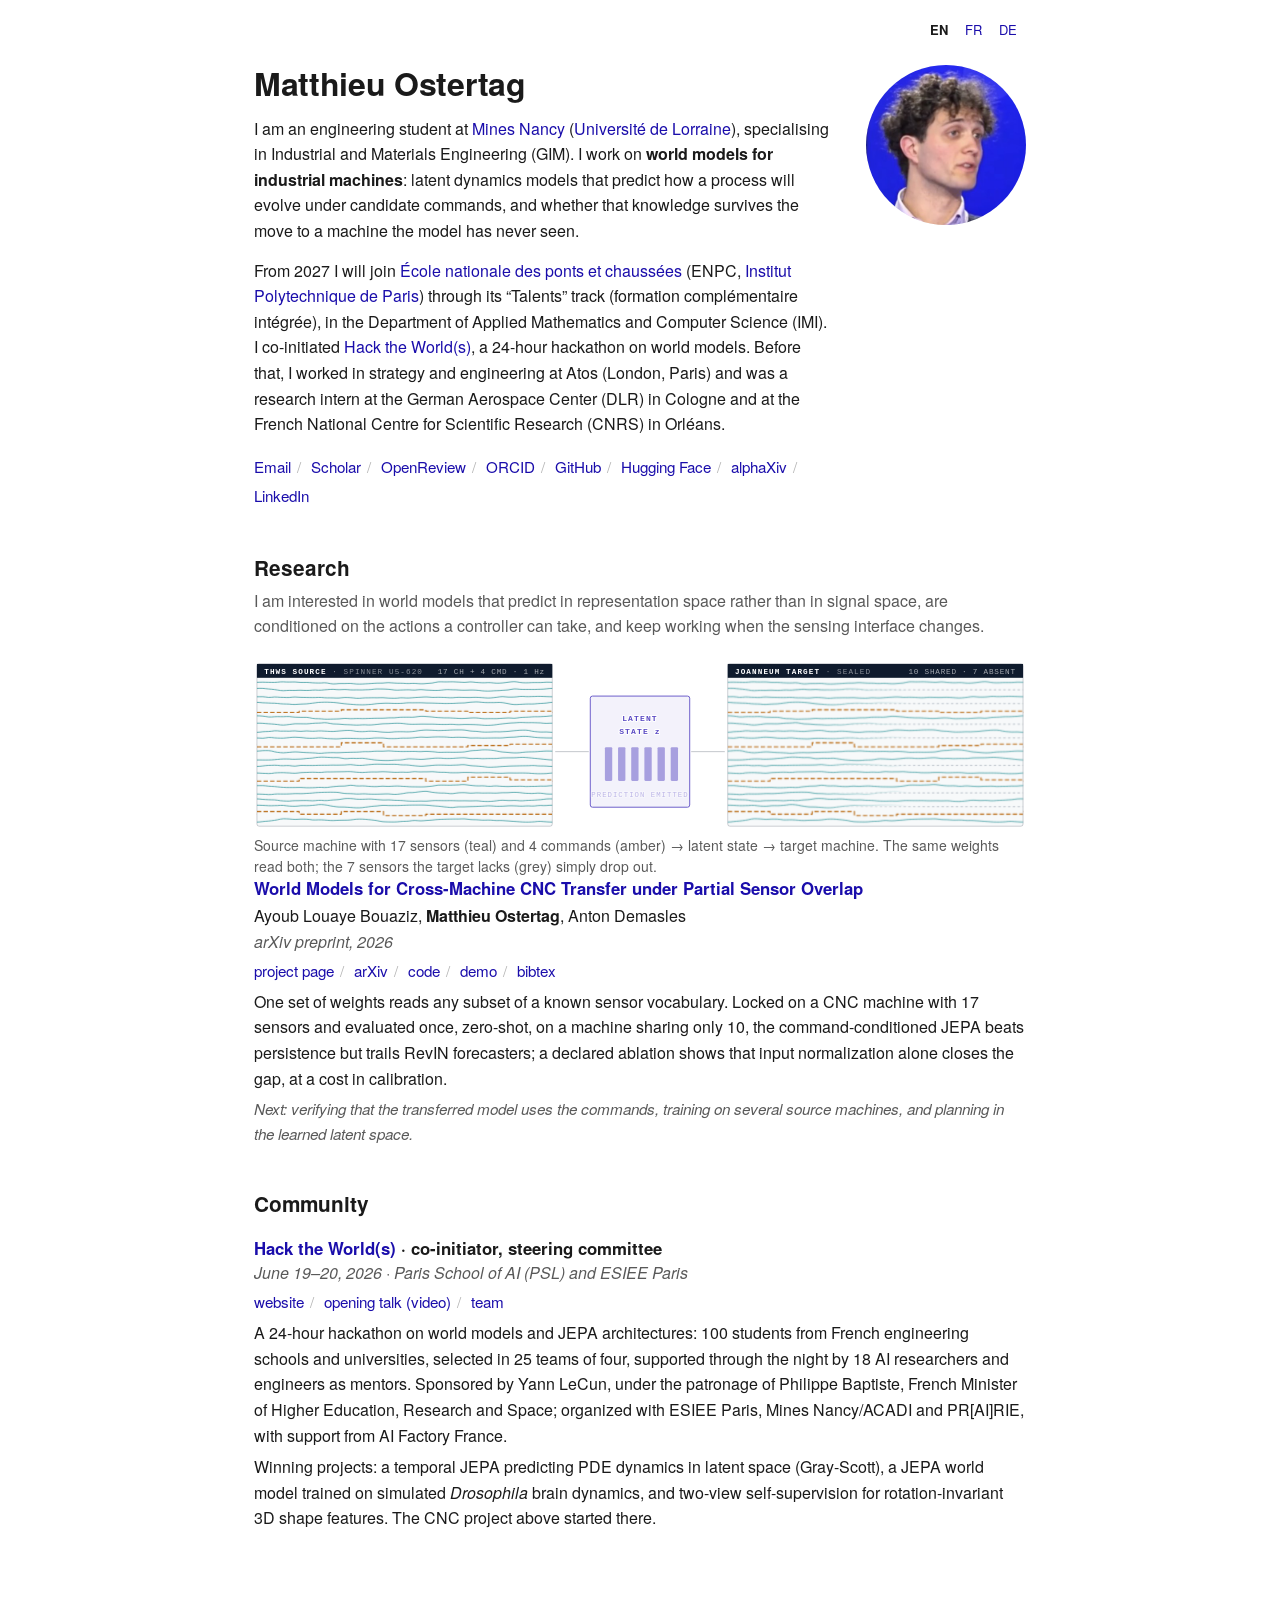
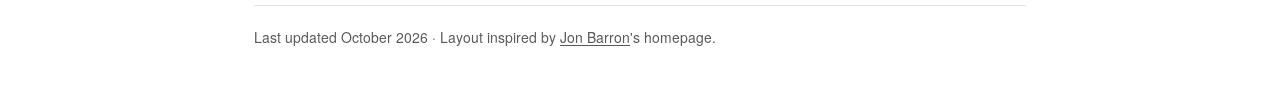
==== commit 51725ced: "Spell out CNRS in English and German Co-Authored-By: Claude Opus 5.5 <noreply@anthropic.com> Claude-" ====
--- a/index.html
+++ b/index.html
@@ -264,7 +264,7 @@
         and Computer Science (IMI). I co-initiated
         <a href="https://hacktheworlds.fr/en/index.html">Hack the World(s)</a>, a 24-hour hackathon on world models.
         Before that, I worked in strategy and engineering at Atos (London, Paris) and was a research intern
-        at the German Aerospace Center (DLR) in Cologne and at CNRS in Orléans.
+        at the German Aerospace Center (DLR) in Cologne and at the French National Centre for Scientific Research (CNRS) in Orléans.
       </p>
       <div class="links">
         <a class="email" href="#" data-i18n="email">Email</a><span class="sep" aria-hidden="true">/</span>
@@ -463,7 +463,7 @@
     },
     de: {
       intro1: 'Ich studiere an der <a href="https://mines-nancy.univ-lorraine.fr/">Mines Nancy</a> (<a href="https://www.univ-lorraine.fr/">Université de Lorraine</a>) im Ingenieurstudiengang Génie Industriel et Matériaux (GIM). Ich arbeite an <strong>World Models für Industriemaschinen</strong>: latente Dynamikmodelle, die vorhersagen, wie sich ein Prozess unter möglichen Steuerbefehlen entwickelt – und ob dieses Wissen den Wechsel auf eine Maschine übersteht, die das Modell nie gesehen hat.',
-      intro2: 'Ab 2027 wechsle ich im Rahmen des Parcours „Talents“ (formation complémentaire intégrée) an die <a href="https://ecoledesponts.fr/">École nationale des ponts et chaussées</a> (ENPC, <a href="https://www.ip-paris.fr/">Institut Polytechnique de Paris</a>), in den Fachbereich Ingénierie Mathématique et Informatique (IMI). Ich habe <a href="https://hacktheworlds.fr/en/index.html">Hack the World(s)</a> mitinitiiert, einen 24-Stunden-Hackathon zu World Models. Zuvor war ich bei Atos (London, Paris) in Strategie und Engineering tätig und Forschungspraktikant am Deutschen Zentrum für Luft- und Raumfahrt (DLR) in Köln sowie am CNRS in Orléans.',
+      intro2: 'Ab 2027 wechsle ich im Rahmen des Parcours „Talents“ (formation complémentaire intégrée) an die <a href="https://ecoledesponts.fr/">École nationale des ponts et chaussées</a> (ENPC, <a href="https://www.ip-paris.fr/">Institut Polytechnique de Paris</a>), in den Fachbereich Ingénierie Mathématique et Informatique (IMI). Ich habe <a href="https://hacktheworlds.fr/en/index.html">Hack the World(s)</a> mitinitiiert, einen 24-Stunden-Hackathon zu World Models. Zuvor war ich bei Atos (London, Paris) in Strategie und Engineering tätig und Forschungspraktikant am Deutschen Zentrum für Luft- und Raumfahrt (DLR) in Köln sowie am Centre national de la recherche scientifique (CNRS) in Orléans.',
       email: 'E-Mail',
       research: 'Forschung',
       lede: 'Mich interessieren World Models, die im Repräsentationsraum statt im Signalraum vorhersagen, auf die möglichen Aktionen einer Steuerung konditioniert sind und auch dann funktionieren, wenn sich die Sensorschnittstelle ändert.',
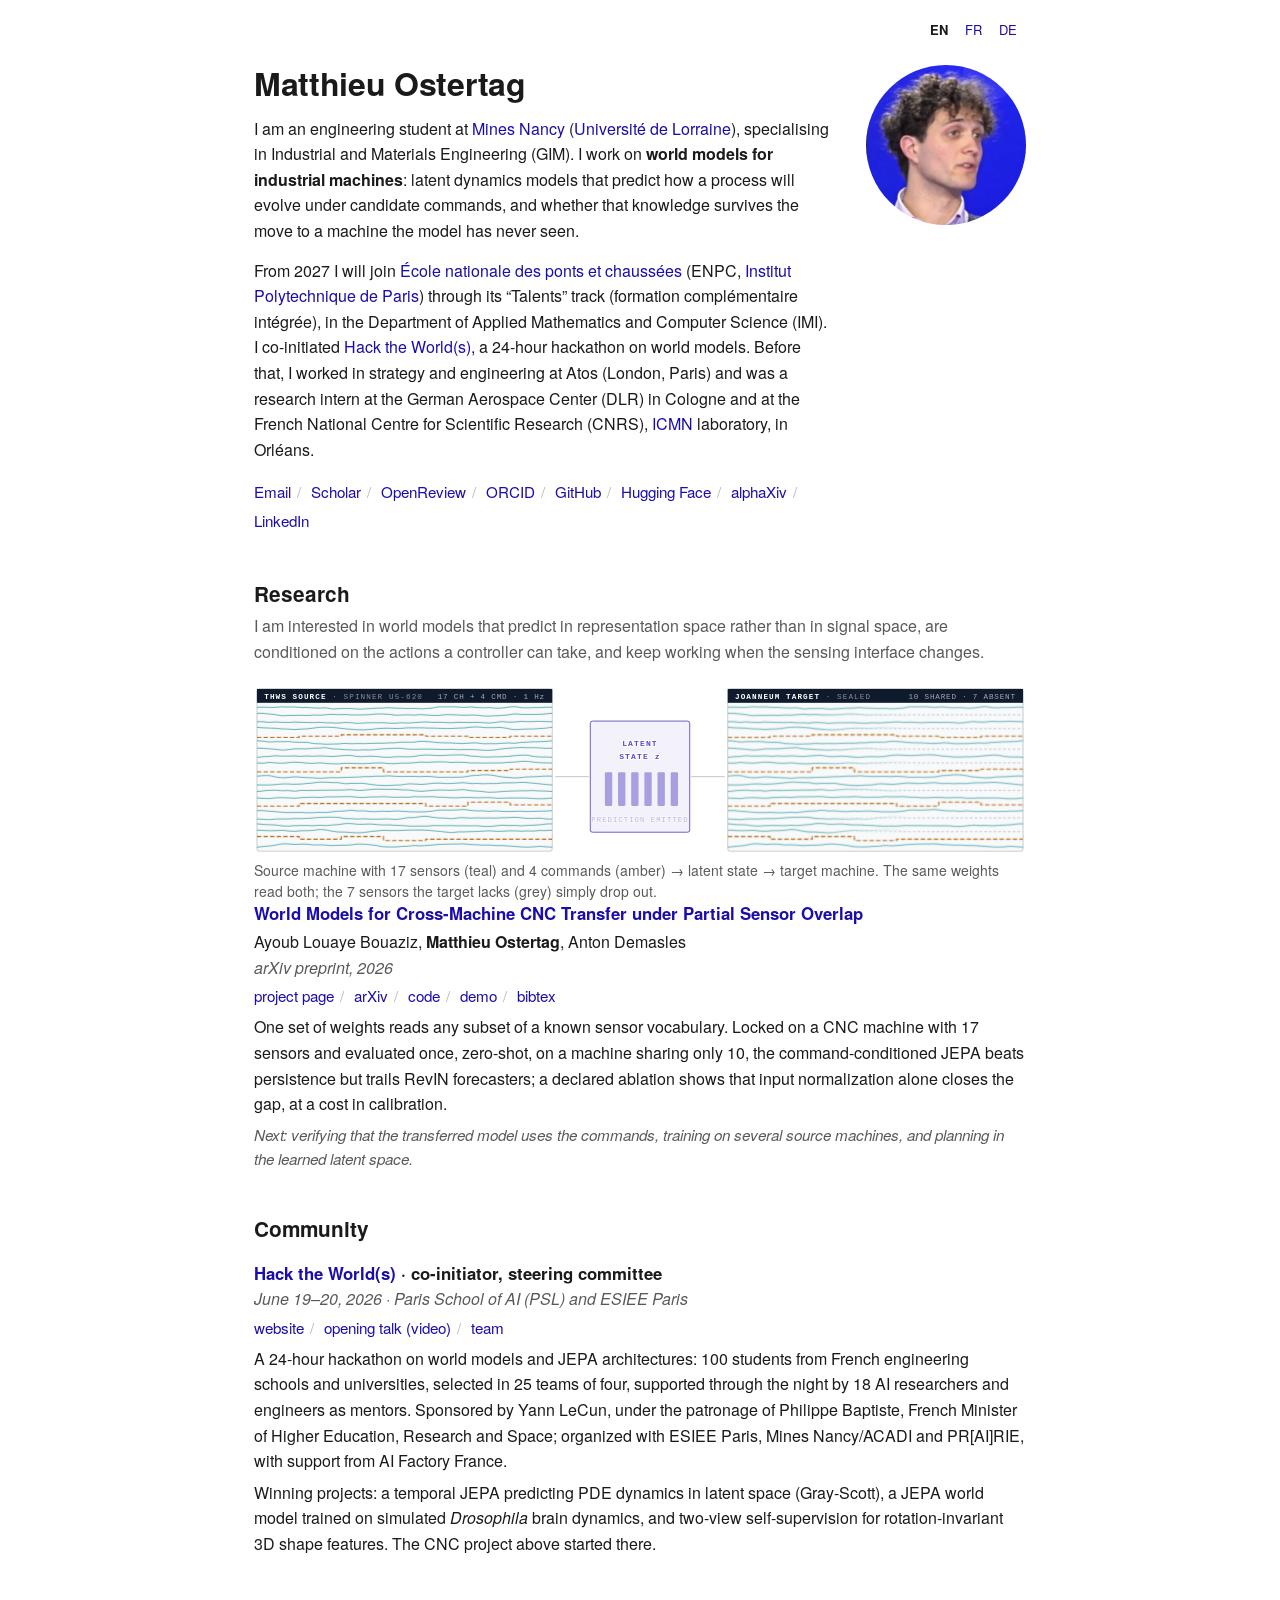
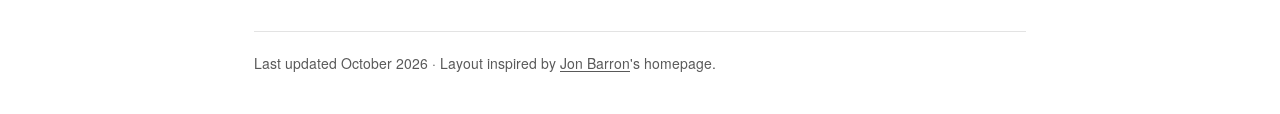
==== commit 3649d3b1: "Add favicon (MO monogram); name the CNRS lab (ICMN) Co-Authored-By: Claude Opus 5.5 <noreply@anthrop" ====
--- a/index.html
+++ b/index.html
@@ -9,6 +9,9 @@
 <meta name="theme-color" content="#ffffff">
 <meta name="color-scheme" content="light">
 <meta name="format-detection" content="telephone=no">
+<link rel="icon" href="favicon.ico" sizes="32x32">
+<link rel="icon" href="favicon.svg" type="image/svg+xml">
+<link rel="apple-touch-icon" href="apple-touch-icon.png">
 <link rel="canonical" href="https://ostertagmatthieu-dev.github.io/">
 <link rel="alternate" hreflang="en" href="https://ostertagmatthieu-dev.github.io/">
 <link rel="alternate" hreflang="fr" href="https://ostertagmatthieu-dev.github.io/?lang=fr">
@@ -264,7 +267,7 @@
         and Computer Science (IMI). I co-initiated
         <a href="https://hacktheworlds.fr/en/index.html">Hack the World(s)</a>, a 24-hour hackathon on world models.
         Before that, I worked in strategy and engineering at Atos (London, Paris) and was a research intern
-        at the German Aerospace Center (DLR) in Cologne and at the French National Centre for Scientific Research (CNRS) in Orléans.
+        at the German Aerospace Center (DLR) in Cologne and at the French National Centre for Scientific Research (CNRS), <a href="https://icmn.cnrs.fr/">ICMN</a> laboratory, in Orléans.
       </p>
       <div class="links">
         <a class="email" href="#" data-i18n="email">Email</a><span class="sep" aria-hidden="true">/</span>
@@ -441,7 +444,7 @@
   var T = {
     fr: {
       intro1: 'Je suis élève ingénieur à <a href="https://mines-nancy.univ-lorraine.fr/">Mines Nancy</a> (<a href="https://www.univ-lorraine.fr/">Université de Lorraine</a>), en formation d’ingénieur de spécialité Génie Industriel et Matériaux (GIM). Je travaille sur les <strong>world models pour machines industrielles</strong>&nbsp;: des modèles de dynamique latente qui prédisent l’évolution d’un procédé selon les commandes envisagées, et je cherche à savoir si ce qu’ils ont appris tient encore sur une machine qu’ils n’ont jamais vue.',
-      intro2: 'À partir de 2027, je rejoindrai l’<a href="https://ecoledesponts.fr/">École nationale des ponts et chaussées</a> (ENPC, <a href="https://www.ip-paris.fr/">Institut Polytechnique de Paris</a>) comme école d’application, en formation complémentaire intégrée (FCI) dans le cadre du Parcours «&nbsp;Talents&nbsp;», au département Ingénierie Mathématique et Informatique (IMI). Je suis co-initiateur de <a href="https://hacktheworlds.fr/">Hack the World(s)</a>, un hackathon de 24&nbsp;heures consacré aux world models. Auparavant, j’ai travaillé en stratégie et ingénierie chez Atos (Londres, Paris) et j’ai été stagiaire de recherche au Centre allemand pour l’aéronautique et l’astronautique (DLR) à Cologne et au CNRS à Orléans.',
+      intro2: 'À partir de 2027, je rejoindrai l’<a href="https://ecoledesponts.fr/">École nationale des ponts et chaussées</a> (ENPC, <a href="https://www.ip-paris.fr/">Institut Polytechnique de Paris</a>) comme école d’application, en formation complémentaire intégrée (FCI) dans le cadre du Parcours «&nbsp;Talents&nbsp;», au département Ingénierie Mathématique et Informatique (IMI). Je suis co-initiateur de <a href="https://hacktheworlds.fr/">Hack the World(s)</a>, un hackathon de 24&nbsp;heures consacré aux world models. Auparavant, j’ai travaillé en stratégie et ingénierie chez Atos (Londres, Paris) et j’ai été stagiaire de recherche au Centre allemand pour l’aéronautique et l’astronautique (DLR) à Cologne et au laboratoire <a href="https://icmn.cnrs.fr/">ICMN</a> du CNRS à Orléans.',
       email: 'E-mail',
       research: 'Recherche',
       lede: 'Je m’intéresse aux world models qui prédisent dans l’espace des représentations plutôt que dans celui des signaux, qui sont conditionnés par les actions dont dispose un contrôleur, et qui continuent de fonctionner quand l’interface capteurs change.',
@@ -463,7 +466,7 @@
     },
     de: {
       intro1: 'Ich studiere an der <a href="https://mines-nancy.univ-lorraine.fr/">Mines Nancy</a> (<a href="https://www.univ-lorraine.fr/">Université de Lorraine</a>) im Ingenieurstudiengang Génie Industriel et Matériaux (GIM). Ich arbeite an <strong>World Models für Industriemaschinen</strong>: latente Dynamikmodelle, die vorhersagen, wie sich ein Prozess unter möglichen Steuerbefehlen entwickelt – und ob dieses Wissen den Wechsel auf eine Maschine übersteht, die das Modell nie gesehen hat.',
-      intro2: 'Ab 2027 wechsle ich im Rahmen des Parcours „Talents“ (formation complémentaire intégrée) an die <a href="https://ecoledesponts.fr/">École nationale des ponts et chaussées</a> (ENPC, <a href="https://www.ip-paris.fr/">Institut Polytechnique de Paris</a>), in den Fachbereich Ingénierie Mathématique et Informatique (IMI). Ich habe <a href="https://hacktheworlds.fr/en/index.html">Hack the World(s)</a> mitinitiiert, einen 24-Stunden-Hackathon zu World Models. Zuvor war ich bei Atos (London, Paris) in Strategie und Engineering tätig und Forschungspraktikant am Deutschen Zentrum für Luft- und Raumfahrt (DLR) in Köln sowie am Centre national de la recherche scientifique (CNRS) in Orléans.',
+      intro2: 'Ab 2027 wechsle ich im Rahmen des Parcours „Talents“ (formation complémentaire intégrée) an die <a href="https://ecoledesponts.fr/">École nationale des ponts et chaussées</a> (ENPC, <a href="https://www.ip-paris.fr/">Institut Polytechnique de Paris</a>), in den Fachbereich Ingénierie Mathématique et Informatique (IMI). Ich habe <a href="https://hacktheworlds.fr/en/index.html">Hack the World(s)</a> mitinitiiert, einen 24-Stunden-Hackathon zu World Models. Zuvor war ich bei Atos (London, Paris) in Strategie und Engineering tätig und Forschungspraktikant am Deutschen Zentrum für Luft- und Raumfahrt (DLR) in Köln sowie am Centre national de la recherche scientifique (CNRS), Labor <a href="https://icmn.cnrs.fr/">ICMN</a>, in Orléans.',
       email: 'E-Mail',
       research: 'Forschung',
       lede: 'Mich interessieren World Models, die im Repräsentationsraum statt im Signalraum vorhersagen, auf die möglichen Aktionen einer Steuerung konditioniert sind und auch dann funktionieren, wenn sich die Sensorschnittstelle ändert.',
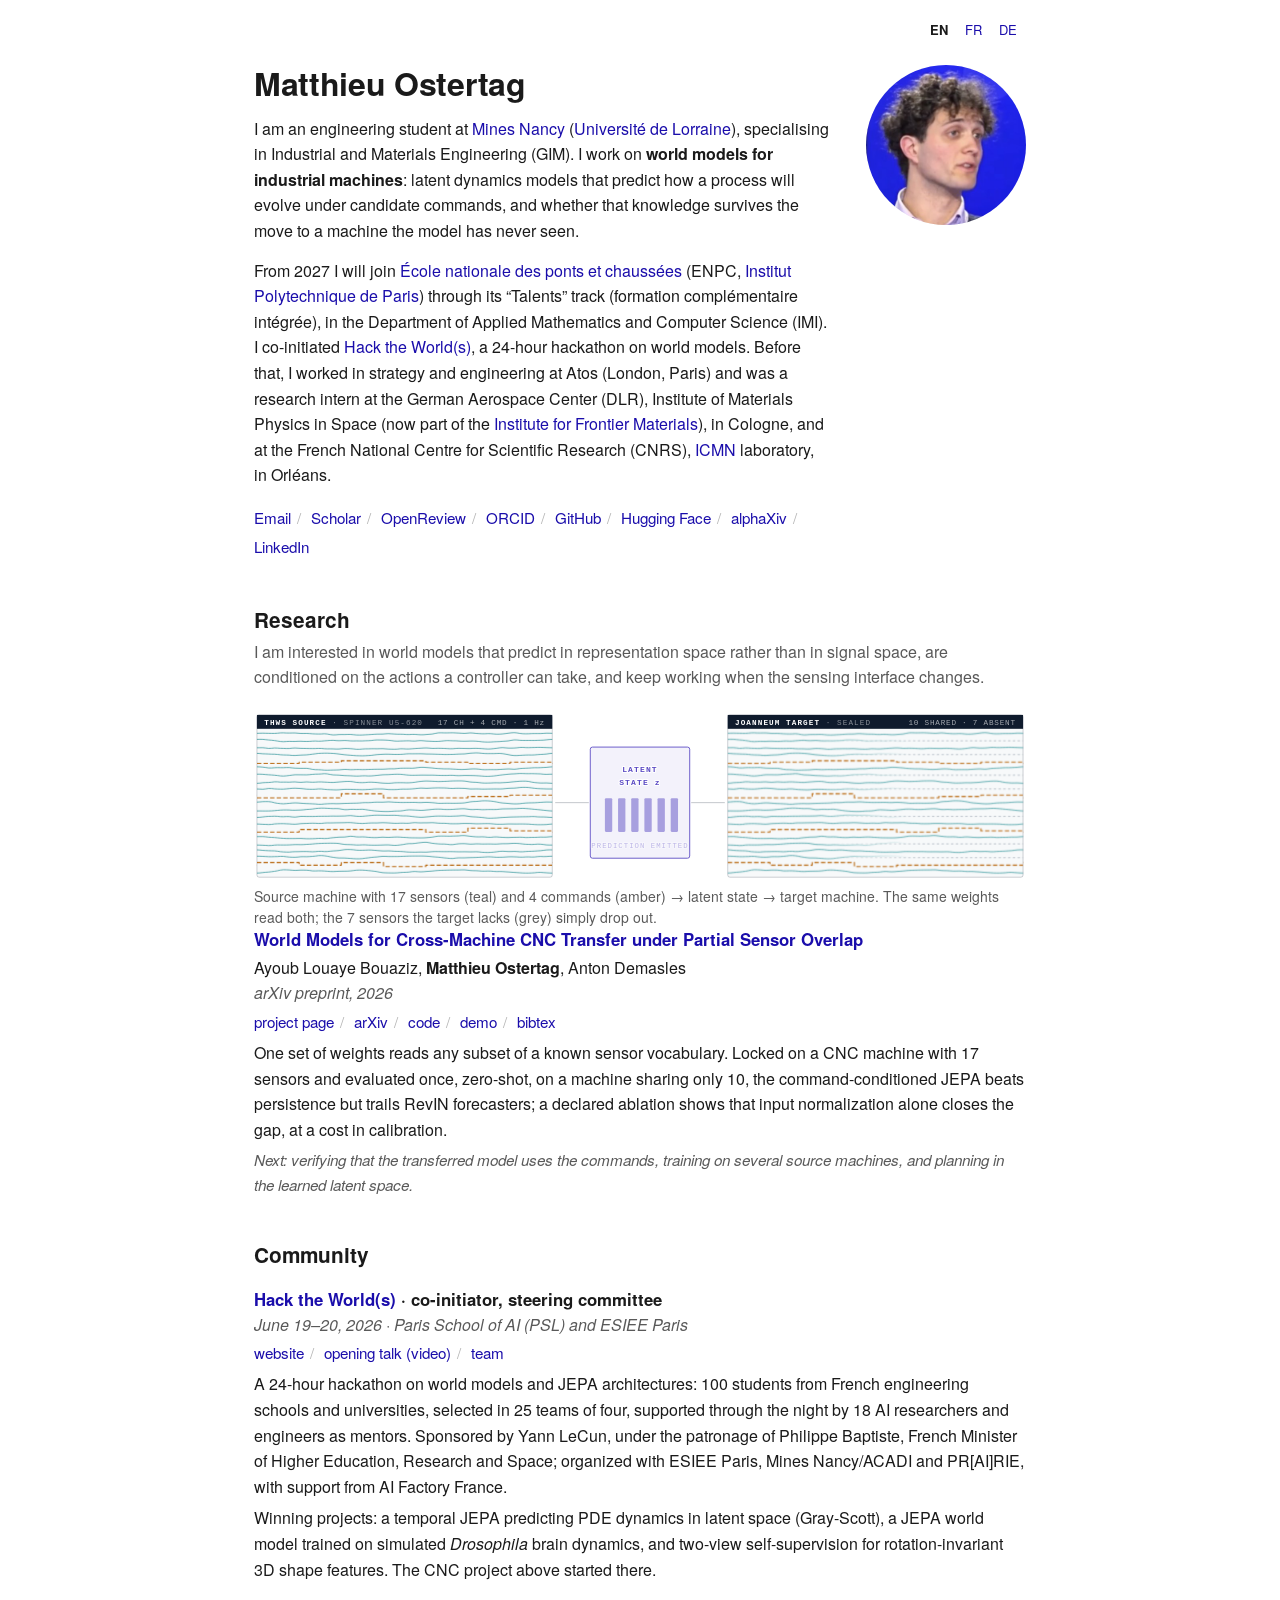
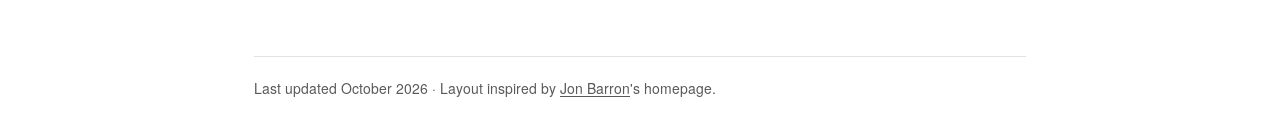
==== commit 15a27380: "Name the DLR institute (Materials Physics in Space, now part of Frontier Materials) Co-Authored-By: " ====
--- a/index.html
+++ b/index.html
@@ -267,7 +267,7 @@
         and Computer Science (IMI). I co-initiated
         <a href="https://hacktheworlds.fr/en/index.html">Hack the World(s)</a>, a 24-hour hackathon on world models.
         Before that, I worked in strategy and engineering at Atos (London, Paris) and was a research intern
-        at the German Aerospace Center (DLR) in Cologne and at the French National Centre for Scientific Research (CNRS), <a href="https://icmn.cnrs.fr/">ICMN</a> laboratory, in Orléans.
+        at the German Aerospace Center (DLR), Institute of Materials Physics in Space (now part of the <a href="https://www.dlr.de/en/fm">Institute for Frontier Materials</a>), in Cologne, and at the French National Centre for Scientific Research (CNRS), <a href="https://icmn.cnrs.fr/">ICMN</a> laboratory, in Orléans.
       </p>
       <div class="links">
         <a class="email" href="#" data-i18n="email">Email</a><span class="sep" aria-hidden="true">/</span>
@@ -444,7 +444,7 @@
   var T = {
     fr: {
       intro1: 'Je suis élève ingénieur à <a href="https://mines-nancy.univ-lorraine.fr/">Mines Nancy</a> (<a href="https://www.univ-lorraine.fr/">Université de Lorraine</a>), en formation d’ingénieur de spécialité Génie Industriel et Matériaux (GIM). Je travaille sur les <strong>world models pour machines industrielles</strong>&nbsp;: des modèles de dynamique latente qui prédisent l’évolution d’un procédé selon les commandes envisagées, et je cherche à savoir si ce qu’ils ont appris tient encore sur une machine qu’ils n’ont jamais vue.',
-      intro2: 'À partir de 2027, je rejoindrai l’<a href="https://ecoledesponts.fr/">École nationale des ponts et chaussées</a> (ENPC, <a href="https://www.ip-paris.fr/">Institut Polytechnique de Paris</a>) comme école d’application, en formation complémentaire intégrée (FCI) dans le cadre du Parcours «&nbsp;Talents&nbsp;», au département Ingénierie Mathématique et Informatique (IMI). Je suis co-initiateur de <a href="https://hacktheworlds.fr/">Hack the World(s)</a>, un hackathon de 24&nbsp;heures consacré aux world models. Auparavant, j’ai travaillé en stratégie et ingénierie chez Atos (Londres, Paris) et j’ai été stagiaire de recherche au Centre allemand pour l’aéronautique et l’astronautique (DLR) à Cologne et au laboratoire <a href="https://icmn.cnrs.fr/">ICMN</a> du CNRS à Orléans.',
+      intro2: 'À partir de 2027, je rejoindrai l’<a href="https://ecoledesponts.fr/">École nationale des ponts et chaussées</a> (ENPC, <a href="https://www.ip-paris.fr/">Institut Polytechnique de Paris</a>) comme école d’application, en formation complémentaire intégrée (FCI) dans le cadre du Parcours «&nbsp;Talents&nbsp;», au département Ingénierie Mathématique et Informatique (IMI). Je suis co-initiateur de <a href="https://hacktheworlds.fr/">Hack the World(s)</a>, un hackathon de 24&nbsp;heures consacré aux world models. Auparavant, j’ai travaillé en stratégie et ingénierie chez Atos (Londres, Paris) et j’ai été stagiaire de recherche au Centre allemand pour l’aéronautique et l’astronautique (DLR) à Cologne, à l’Institut für Materialphysik im Weltraum (aujourd’hui intégré à l’<a href="https://www.dlr.de/de/fm">Institut für Frontier Materials auf der Erde und im Weltraum</a>), et au laboratoire <a href="https://icmn.cnrs.fr/">ICMN</a> du CNRS à Orléans.',
       email: 'E-mail',
       research: 'Recherche',
       lede: 'Je m’intéresse aux world models qui prédisent dans l’espace des représentations plutôt que dans celui des signaux, qui sont conditionnés par les actions dont dispose un contrôleur, et qui continuent de fonctionner quand l’interface capteurs change.',
@@ -466,7 +466,7 @@
     },
     de: {
       intro1: 'Ich studiere an der <a href="https://mines-nancy.univ-lorraine.fr/">Mines Nancy</a> (<a href="https://www.univ-lorraine.fr/">Université de Lorraine</a>) im Ingenieurstudiengang Génie Industriel et Matériaux (GIM). Ich arbeite an <strong>World Models für Industriemaschinen</strong>: latente Dynamikmodelle, die vorhersagen, wie sich ein Prozess unter möglichen Steuerbefehlen entwickelt – und ob dieses Wissen den Wechsel auf eine Maschine übersteht, die das Modell nie gesehen hat.',
-      intro2: 'Ab 2027 wechsle ich im Rahmen des Parcours „Talents“ (formation complémentaire intégrée) an die <a href="https://ecoledesponts.fr/">École nationale des ponts et chaussées</a> (ENPC, <a href="https://www.ip-paris.fr/">Institut Polytechnique de Paris</a>), in den Fachbereich Ingénierie Mathématique et Informatique (IMI). Ich habe <a href="https://hacktheworlds.fr/en/index.html">Hack the World(s)</a> mitinitiiert, einen 24-Stunden-Hackathon zu World Models. Zuvor war ich bei Atos (London, Paris) in Strategie und Engineering tätig und Forschungspraktikant am Deutschen Zentrum für Luft- und Raumfahrt (DLR) in Köln sowie am Centre national de la recherche scientifique (CNRS), Labor <a href="https://icmn.cnrs.fr/">ICMN</a>, in Orléans.',
+      intro2: 'Ab 2027 wechsle ich im Rahmen des Parcours „Talents“ (formation complémentaire intégrée) an die <a href="https://ecoledesponts.fr/">École nationale des ponts et chaussées</a> (ENPC, <a href="https://www.ip-paris.fr/">Institut Polytechnique de Paris</a>), in den Fachbereich Ingénierie Mathématique et Informatique (IMI). Ich habe <a href="https://hacktheworlds.fr/en/index.html">Hack the World(s)</a> mitinitiiert, einen 24-Stunden-Hackathon zu World Models. Zuvor war ich bei Atos (London, Paris) in Strategie und Engineering tätig und Forschungspraktikant am Deutschen Zentrum für Luft- und Raumfahrt (DLR), Institut für Materialphysik im Weltraum (heute Teil des <a href="https://www.dlr.de/de/fm">Instituts für Frontier Materials auf der Erde und im Weltraum</a>), in Köln, sowie am Centre national de la recherche scientifique (CNRS), Labor <a href="https://icmn.cnrs.fr/">ICMN</a>, in Orléans.',
       email: 'E-Mail',
       research: 'Forschung',
       lede: 'Mich interessieren World Models, die im Repräsentationsraum statt im Signalraum vorhersagen, auf die möglichen Aktionen einer Steuerung konditioniert sind und auch dann funktionieren, wenn sich die Sensorschnittstelle ändert.',
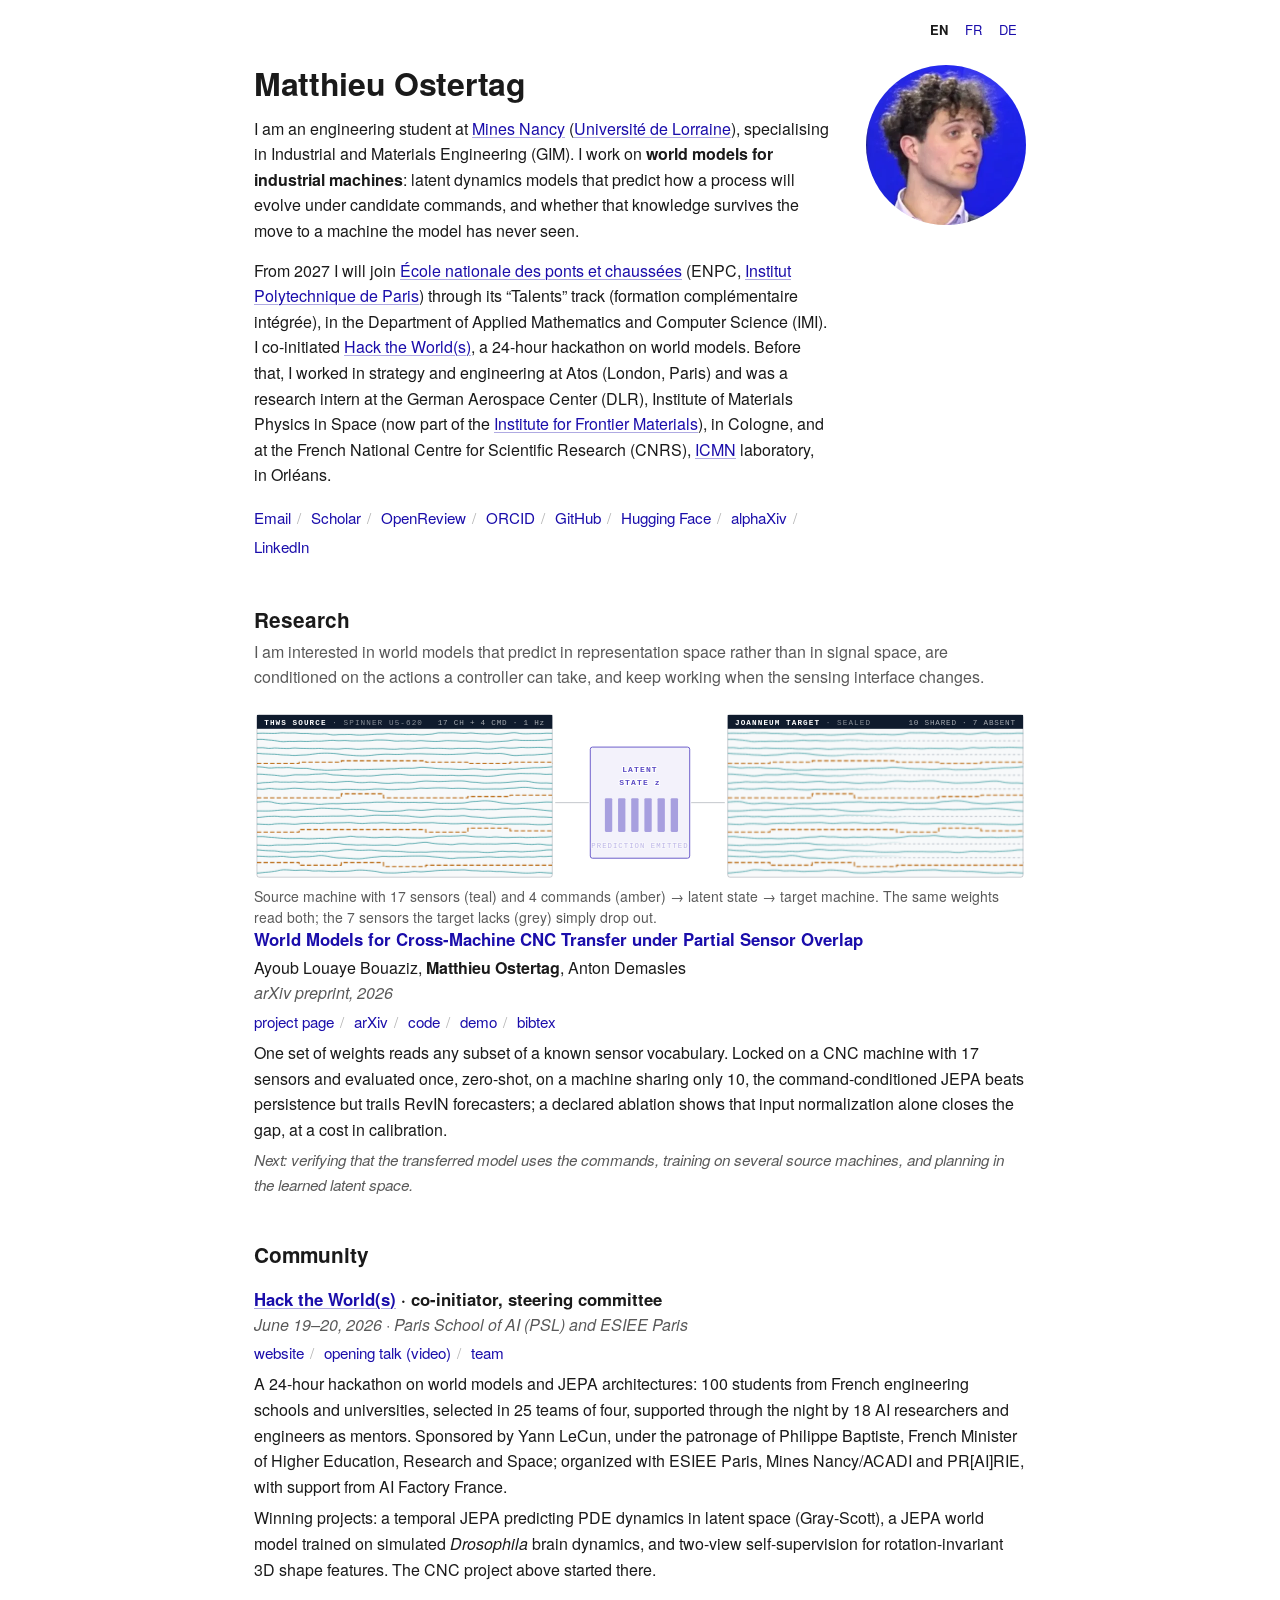
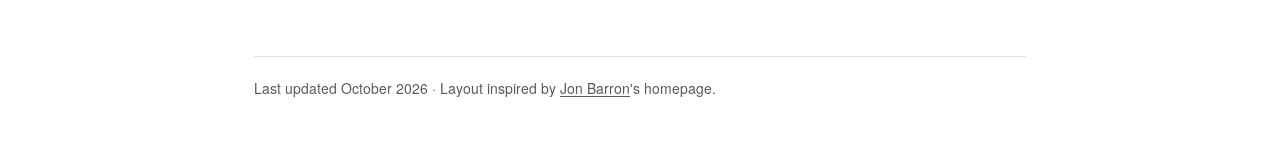
==== commit 3b0d2dae: "Audit pass: accessibility, performance, SEO and site files - Underline links inside sentences (WCAG " ====
--- a/index.html
+++ b/index.html
@@ -9,6 +9,9 @@
 <meta name="theme-color" content="#ffffff">
 <meta name="color-scheme" content="light">
 <meta name="format-detection" content="telephone=no">
+<meta name="google-site-verification" content="F1VABGIbDV20T39u4Xei3S14fDGY10jc1vO_dndObAw">
+<link rel="preload" href="fonts/heros-web-regular.woff2" as="font" type="font/woff2" crossorigin>
+<link rel="preload" href="fonts/heros-web-bold.woff2" as="font" type="font/woff2" crossorigin>
 <link rel="icon" href="favicon.ico" sizes="32x32">
 <link rel="icon" href="favicon.svg" type="image/svg+xml">
 <link rel="apple-touch-icon" href="apple-touch-icon.png">
@@ -18,12 +21,28 @@
 <link rel="alternate" hreflang="de" href="https://ostertagmatthieu-dev.github.io/?lang=de">
 <link rel="alternate" hreflang="x-default" href="https://ostertagmatthieu-dev.github.io/">
 
+<link rel="manifest" href="site.webmanifest">
+
 <meta property="og:type" content="profile">
+<meta property="og:site_name" content="Matthieu Ostertag">
 <meta property="og:title" content="Matthieu Ostertag">
 <meta property="og:description" content="World models for industrial machines: command-conditioned latent dynamics and cross-machine transfer.">
 <meta property="og:url" content="https://ostertagmatthieu-dev.github.io/">
-<meta property="og:image" content="https://ostertagmatthieu-dev.github.io/saac-jepa/og.png">
+<meta property="og:locale" content="en_GB">
+<meta property="og:locale:alternate" content="fr_FR">
+<meta property="og:locale:alternate" content="de_DE">
+<meta property="og:image" content="https://ostertagmatthieu-dev.github.io/og.jpg">
+<meta property="og:image:type" content="image/jpeg">
+<meta property="og:image:width" content="1200">
+<meta property="og:image:height" content="630">
+<meta property="og:image:alt" content="Matthieu Ostertag — World models for industrial machines. Mines Nancy, Université de Lorraine; École nationale des ponts et chaussées from 2027.">
+<meta property="profile:first_name" content="Matthieu">
+<meta property="profile:last_name" content="Ostertag">
 <meta name="twitter:card" content="summary_large_image">
+<meta name="twitter:title" content="Matthieu Ostertag">
+<meta name="twitter:description" content="World models for industrial machines: command-conditioned latent dynamics and cross-machine transfer.">
+<meta name="twitter:image" content="https://ostertagmatthieu-dev.github.io/og.jpg">
+<meta name="twitter:image:alt" content="Matthieu Ostertag — World models for industrial machines.">
 
 <link rel="me" href="https://github.com/ostertagmatthieu-dev">
 <link rel="me" href="https://orcid.org/0009-0002-3829-0536">
@@ -33,41 +52,75 @@
 <script type="application/ld+json">
 {
   "@context": "https://schema.org",
-  "@type": "Person",
-  "name": "Matthieu Ostertag",
-  "url": "https://ostertagmatthieu-dev.github.io/",
-  "image": "https://ostertagmatthieu-dev.github.io/photo.jpg",
-  "affiliation": {"@type": "CollegeOrUniversity", "name": "Mines Nancy, Université de Lorraine"},
-  "knowsLanguage": ["fr", "en", "de"],
-  "knowsAbout": ["world models", "JEPA", "latent dynamics", "transfer learning", "industrial machine learning", "CNC machining"],
-  "sameAs": [
-    "https://scholar.google.com/citations?user=CJ8z4rwAAAAJ",
-    "https://orcid.org/0009-0002-3829-0536",
-    "https://openreview.net/profile?id=~Matthieu_Ostertag1",
-    "https://github.com/ostertagmatthieu-dev",
-    "https://huggingface.co/mostertag",
-    "https://www.alphaxiv.org/@matthieu-ostertag",
-    "https://www.linkedin.com/in/matthieu-ostertag/"
+  "@graph": [
+    {
+      "@type": "Person",
+      "@id": "https://ostertagmatthieu-dev.github.io/#person",
+      "name": "Matthieu Ostertag",
+      "givenName": "Matthieu",
+      "familyName": "Ostertag",
+      "url": "https://ostertagmatthieu-dev.github.io/",
+      "image": "https://ostertagmatthieu-dev.github.io/photo.jpg",
+      "description": "Engineering student at Mines Nancy working on world models for industrial machines.",
+      "affiliation": [
+        {"@type": "CollegeOrUniversity", "name": "Mines Nancy", "url": "https://mines-nancy.univ-lorraine.fr/"},
+        {"@type": "CollegeOrUniversity", "name": "Université de Lorraine", "url": "https://www.univ-lorraine.fr/"}
+      ],
+      "knowsLanguage": ["fr", "en", "de"],
+      "knowsAbout": ["world models", "JEPA", "latent dynamics", "transfer learning", "industrial machine learning", "CNC machining"],
+      "sameAs": [
+        "https://scholar.google.com/citations?user=CJ8z4rwAAAAJ",
+        "https://orcid.org/0009-0002-3829-0536",
+        "https://openreview.net/profile?id=~Matthieu_Ostertag1",
+        "https://github.com/ostertagmatthieu-dev",
+        "https://huggingface.co/mostertag",
+        "https://www.alphaxiv.org/@matthieu-ostertag",
+        "https://www.linkedin.com/in/matthieu-ostertag/"
+      ]
+    },
+    {
+      "@type": "ProfilePage",
+      "@id": "https://ostertagmatthieu-dev.github.io/#page",
+      "url": "https://ostertagmatthieu-dev.github.io/",
+      "name": "Matthieu Ostertag",
+      "inLanguage": "en",
+      "dateModified": "2026-10-02",
+      "mainEntity": {"@id": "https://ostertagmatthieu-dev.github.io/#person"}
+    },
+    {
+      "@type": "ScholarlyArticle",
+      "headline": "World Models for Cross-Machine CNC Transfer under Partial Sensor Overlap",
+      "url": "https://arxiv.org/abs/2609.16071",
+      "sameAs": "https://doi.org/10.48550/arXiv.2609.16071",
+      "datePublished": "2026-09-13",
+      "author": [
+        {"@type": "Person", "name": "Ayoub Louaye Bouaziz"},
+        {"@id": "https://ostertagmatthieu-dev.github.io/#person"},
+        {"@type": "Person", "name": "Anton Demasles"}
+      ]
+    }
   ]
 }
 </script>
 
 <style>
-  /* Helvetica when the system has it (macOS, iOS); otherwise TeX Gyre Heros,
+  /* font-display: optional never swaps a font in after first paint, so the text
+     cannot jump (CLS); the preloads below make Heros arrive within that window.
+     Helvetica when the system has it (macOS, iOS); otherwise TeX Gyre Heros,
      LaTeX's Helvetica clone, self-hosted in fonts/. local() matches real
      installed faces only, so Windows never silently swaps in Arial. */
   @font-face {
-    font-family: "Site Sans"; font-style: normal; font-weight: 400; font-display: swap;
+    font-family: "Site Sans"; font-style: normal; font-weight: 400; font-display: optional;
     src: local("Helvetica Neue"), local("HelveticaNeue"), local("Helvetica"),
          url("fonts/heros-web-regular.woff2") format("woff2");
   }
   @font-face {
-    font-family: "Site Sans"; font-style: normal; font-weight: 700; font-display: swap;
+    font-family: "Site Sans"; font-style: normal; font-weight: 700; font-display: optional;
     src: local("Helvetica Neue Bold"), local("HelveticaNeue-Bold"), local("Helvetica Bold"), local("Helvetica-Bold"),
          url("fonts/heros-web-bold.woff2") format("woff2");
   }
   @font-face {
-    font-family: "Site Sans"; font-style: italic; font-weight: 400; font-display: swap;
+    font-family: "Site Sans"; font-style: italic; font-weight: 400; font-display: optional;
     src: local("Helvetica Neue Italic"), local("HelveticaNeue-Italic"), local("Helvetica Oblique"), local("Helvetica-Oblique"),
          url("fonts/heros-web-italic.woff2") format("woff2");
   }
@@ -101,9 +154,14 @@
   }
 
   a { color: var(--link); text-decoration: none; }
+  /* Links inside sentences must not rely on colour alone (WCAG 1.4.1). */
+  main p a, .item .title a {
+    text-decoration: underline; text-decoration-thickness: 1px;
+    text-underline-offset: 2px; text-decoration-color: rgba(26, 13, 171, 0.35);
+  }
   a:focus-visible, summary:focus-visible { outline: 2px solid var(--link); outline-offset: 2px; border-radius: 2px; }
   @media (hover: hover) {
-    a:hover, summary:hover { text-decoration: underline; text-underline-offset: 2px; }
+    a:hover, summary:hover { text-decoration: underline; text-underline-offset: 2px; text-decoration-color: currentColor; }
   }
 
   /* Language switcher */
@@ -210,6 +268,16 @@
   @keyframes hsOut { 0% { opacity: 0; transform: translateX(0); } 6% { opacity: 1; } 38% { opacity: 1; transform: translateX(44px); } 42%, 100% { opacity: 0; transform: translateX(46px); } }
   @media (prefers-reduced-motion: reduce) {
     .hs.is-on .hs__pulse, .hs.is-on .hs__emit, .hs.is-on .hs__bars rect, .hs.is-on .hs__packet { animation-play-state: paused; }
+  }
+
+  /* ------------------------------- Print ------------------------------- */
+  @media print {
+    .lang, .fig, .figcap, .sep, details { display: none !important; }
+    body { font-size: 11pt; }
+    a { color: #000; text-decoration: none; }
+    main p a[href^="http"]::after { content: " (" attr(href) ")"; font-size: 0.85em; color: #555; overflow-wrap: anywhere; }
+    .paper, .item { break-inside: avoid; }
+    .portrait { width: 96px; height: 96px; }
   }
 
   /* ------------------------------- Touch ------------------------------- */
@@ -280,7 +348,7 @@
         <a href="https://www.linkedin.com/in/matthieu-ostertag/">LinkedIn</a>
       </div>
     </div>
-    <div class="portrait" aria-hidden="true">MO<img src="photo.jpg" alt="" width="160" height="160" decoding="async" onerror="this.remove()"></div>
+    <div class="portrait" aria-hidden="true">MO<picture><source srcset="photo.webp" type="image/webp"><img src="photo.jpg" alt="" width="160" height="160" decoding="async" onerror="this.remove()"></picture></div>
   </header>
 
   <section aria-labelledby="research">
@@ -291,7 +359,7 @@
     </p>
 
     <article class="paper">
-      <a class="fig" href="https://ostertagmatthieu-dev.github.io/saac-jepa/" aria-label="Project page" data-i18n-aria="aProject">
+      <a class="fig" href="https://ostertagmatthieu-dev.github.io/saac-jepa/" aria-hidden="true" tabindex="-1">
         <svg class="hs" viewBox="12 22 1056 230" aria-hidden="true" focusable="false">
           <defs>
             <pattern id="hs-srcPat" patternUnits="userSpaceOnUse" x="16" y="0" width="404" height="268"><g id="hs-srcFlow"></g></pattern>
@@ -539,20 +607,22 @@
     function stepPath(y, amp, seed, segs) {
       var r = rng(seed), lv = [];
       for (var i = 0; i < segs; i++) lv.push((Math.round(r() * 3) / 3) * 2 - 1);
-      var d = "M0 " + (y + lv[0] * amp).toFixed(2);
+      var d = "M0 " + (y + lv[0] * amp).toFixed(2), len = W;
       for (var k = 0; k < segs; k++) {
         var x = ((k + 1) * W) / segs;
         d += "L" + x.toFixed(1) + " " + (y + lv[k] * amp).toFixed(2);
         d += "L" + x.toFixed(1) + " " + (y + lv[(k + 1) % segs] * amp).toFixed(2);
+        len += Math.abs(lv[(k + 1) % segs] - lv[k]) * amp;
       }
-      return d;
+      return { d: d, len: len };
     }
 
     var geom = [];
     for (var i = 0; i < LANES; i++) {
       var y = TOP + i * pitch, isAct = !!ACT[i];
+      var sp = isAct ? stepPath(y, 2.8, 900 + i, 7) : null;
       geom.push({ y: y, isAct: isAct, absent: !isAct && !!ABSENT[i],
-                  d: isAct ? stepPath(y, 2.8, 900 + i, 7) : tracePath(y, 3.0, 100 + i) });
+                  d: isAct ? sp.d : tracePath(y, 3.0, 100 + i), len: isAct ? sp.len : 0 });
     }
     function paint(group, keep) {
       if (!group) return;
@@ -560,11 +630,10 @@
         if (!keep(g)) return;
         var p = el("path", { "class": "hs__trace" + (g.isAct ? " hs__trace--act" : ""), d: g.d }, group);
         if (g.isAct) {
-          /* match the dash period to the lane length so dashes line up across tile seams */
-          try {
-            var L = p.getTotalLength(), n = Math.max(1, Math.round(L / 9));
-            p.style.strokeDasharray = ((L / n) * (2 / 3)).toFixed(3) + " " + ((L / n) / 3).toFixed(3);
-          } catch (e) {}
+          /* match the dash period to the lane length so dashes line up across tile
+             seams; the length is computed, not measured, so no layout is forced */
+          var L = g.len, n = Math.max(1, Math.round(L / 9));
+          p.style.strokeDasharray = ((L / n) * (2 / 3)).toFixed(3) + " " + ((L / n) / 3).toFixed(3);
         }
       });
     }
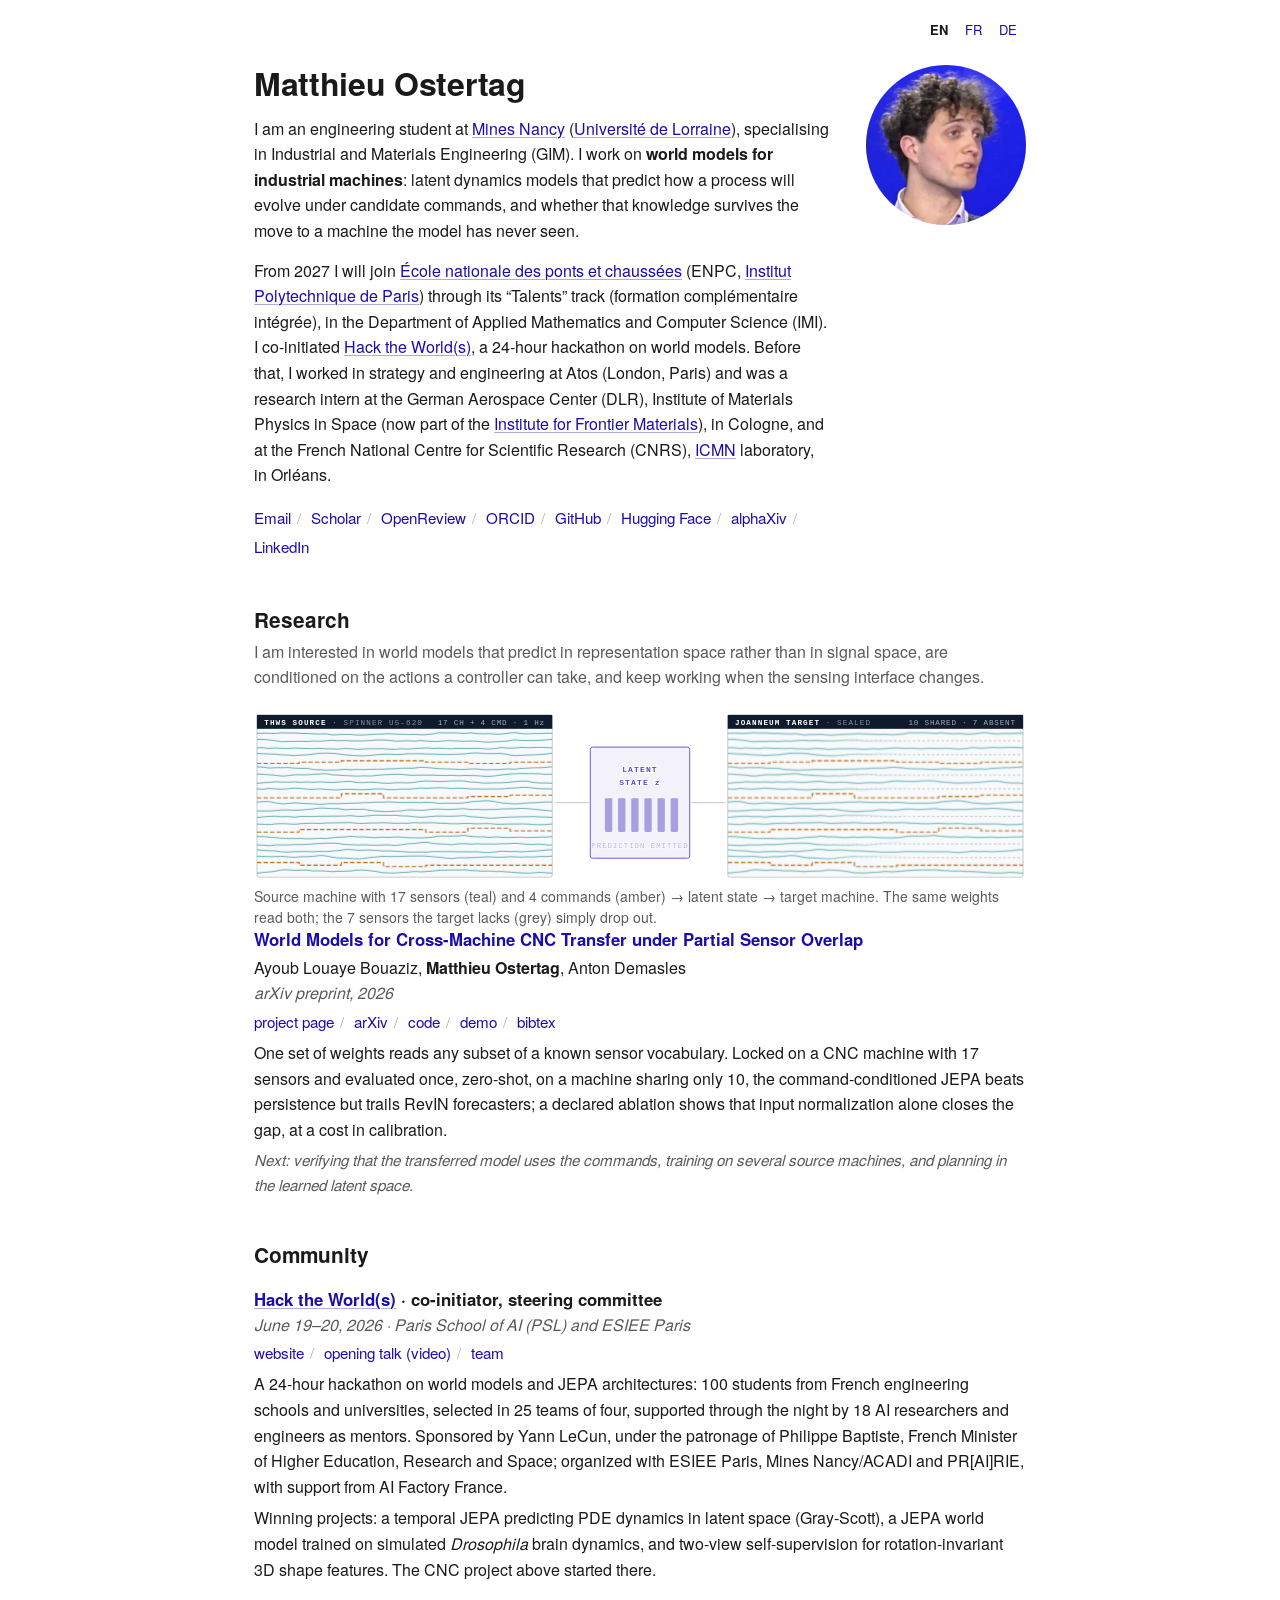
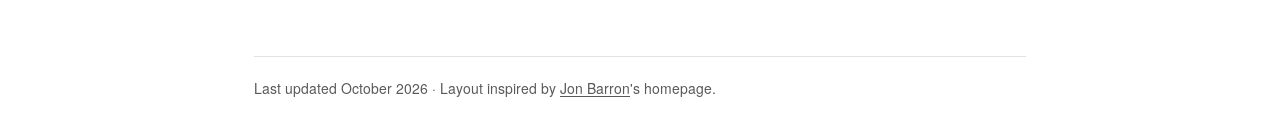
==== commit 5cfab37d: "Max out Lighthouse 13.5: render path, strict CSP, Trusted Types, agent discovery - No full re-render" ====
--- a/index.html
+++ b/index.html
@@ -3,6 +3,10 @@
 <head>
 <meta charset="utf-8">
 <meta name="viewport" content="width=device-width, initial-scale=1, viewport-fit=cover">
+<!-- Strict CSP (GitHub Pages cannot send headers, so it lives in a meta tag). The script hash is
+     generated: after editing the inline script, run `python3 tools/csp.py`. -->
+<meta http-equiv="Content-Security-Policy" content="default-src 'none'; script-src 'sha256-PZxMxRZglS4GV10YWl/ufPL5RAm++66fJfnbz8BgGwY=' 'strict-dynamic' https: 'unsafe-inline'; style-src 'self' 'unsafe-inline'; img-src 'self'; font-src 'self'; manifest-src 'self'; connect-src 'self'; base-uri 'none'; object-src 'none'; form-action 'none'; upgrade-insecure-requests; require-trusted-types-for 'script'; trusted-types site">
+<meta name="referrer" content="strict-origin-when-cross-origin">
 <title>Matthieu Ostertag</title>
 <meta name="description" content="Matthieu Ostertag — engineering student at Mines Nancy working on world models for industrial machines: command-conditioned latent dynamics and cross-machine transfer.">
 <meta name="author" content="Matthieu Ostertag">
@@ -22,6 +26,7 @@
 <link rel="alternate" hreflang="x-default" href="https://ostertagmatthieu-dev.github.io/">
 
 <link rel="manifest" href="site.webmanifest">
+<link rel="ai-catalog" href="/.well-known/ai-catalog.json" type="application/json">
 
 <meta property="og:type" content="profile">
 <meta property="og:site_name" content="Matthieu Ostertag">
@@ -119,11 +124,6 @@
     src: local("Helvetica Neue Bold"), local("HelveticaNeue-Bold"), local("Helvetica Bold"), local("Helvetica-Bold"),
          url("fonts/heros-web-bold.woff2") format("woff2");
   }
-  @font-face {
-    font-family: "Site Sans"; font-style: italic; font-weight: 400; font-display: optional;
-    src: local("Helvetica Neue Italic"), local("HelveticaNeue-Italic"), local("Helvetica Oblique"), local("Helvetica-Oblique"),
-         url("fonts/heros-web-italic.woff2") format("woff2");
-  }
 
   :root {
     --text: #1a1a1a;
@@ -163,6 +163,12 @@
   @media (hover: hover) {
     a:hover, summary:hover { text-decoration: underline; text-underline-offset: 2px; text-decoration-color: currentColor; }
   }
+
+  /* Skip link: hidden until focused from the keyboard */
+  .skip { position: absolute; left: 8px; top: -120px; z-index: 10; padding: 10px 14px; background: #fff;
+          color: var(--link); border: 2px solid var(--link); border-radius: 4px; }
+  .skip:focus { top: 8px; }
+  main:focus { outline: none; }
 
   /* Language switcher */
   .lang { display: flex; justify-content: flex-end; padding-top: 14px; font-size: 0.8125rem; letter-spacing: 0.04em; }
@@ -310,6 +316,7 @@
 </head>
 <body>
 
+<a class="skip" id="skip" href="#main">Skip to content</a>
 <nav class="lang wrap" id="lang" aria-label="Language">
   <a href="?lang=en" hreflang="en" lang="en" aria-current="true">EN</a>
   <a href="?lang=fr" hreflang="fr" lang="fr">FR</a>
@@ -317,7 +324,7 @@
 </nav>
 
 <div id="page">
-<main class="wrap">
+<main class="wrap" id="main" tabindex="-1">
 
   <header class="intro">
     <div>
@@ -348,7 +355,7 @@
         <a href="https://www.linkedin.com/in/matthieu-ostertag/">LinkedIn</a>
       </div>
     </div>
-    <div class="portrait" aria-hidden="true">MO<picture><source srcset="photo.webp" type="image/webp"><img src="photo.jpg" alt="" width="160" height="160" decoding="async" onerror="this.remove()"></picture></div>
+    <div class="portrait"><span aria-hidden="true">MO</span><picture><source srcset="photo.webp" type="image/webp"><img src="photo.jpg" alt="Portrait of Matthieu Ostertag" data-i18n-alt="portraitAlt" width="160" height="160" decoding="async"></picture></div>
   </header>
 
   <section aria-labelledby="research">
@@ -514,6 +521,7 @@
       intro1: 'Je suis élève ingénieur à <a href="https://mines-nancy.univ-lorraine.fr/">Mines Nancy</a> (<a href="https://www.univ-lorraine.fr/">Université de Lorraine</a>), en formation d’ingénieur de spécialité Génie Industriel et Matériaux (GIM). Je travaille sur les <strong>world models pour machines industrielles</strong>&nbsp;: des modèles de dynamique latente qui prédisent l’évolution d’un procédé selon les commandes envisagées, et je cherche à savoir si ce qu’ils ont appris tient encore sur une machine qu’ils n’ont jamais vue.',
       intro2: 'À partir de 2027, je rejoindrai l’<a href="https://ecoledesponts.fr/">École nationale des ponts et chaussées</a> (ENPC, <a href="https://www.ip-paris.fr/">Institut Polytechnique de Paris</a>) comme école d’application, en formation complémentaire intégrée (FCI) dans le cadre du Parcours «&nbsp;Talents&nbsp;», au département Ingénierie Mathématique et Informatique (IMI). Je suis co-initiateur de <a href="https://hacktheworlds.fr/">Hack the World(s)</a>, un hackathon de 24&nbsp;heures consacré aux world models. Auparavant, j’ai travaillé en stratégie et ingénierie chez Atos (Londres, Paris) et j’ai été stagiaire de recherche au Centre allemand pour l’aéronautique et l’astronautique (DLR) à Cologne, à l’Institut für Materialphysik im Weltraum (aujourd’hui intégré à l’<a href="https://www.dlr.de/de/fm">Institut für Frontier Materials auf der Erde und im Weltraum</a>), et au laboratoire <a href="https://icmn.cnrs.fr/">ICMN</a> du CNRS à Orléans.',
       email: 'E-mail',
+      portraitAlt: 'Portrait de Matthieu Ostertag',
       research: 'Recherche',
       lede: 'Je m’intéresse aux world models qui prédisent dans l’espace des représentations plutôt que dans celui des signaux, qui sont conditionnés par les actions dont dispose un contrôleur, et qui continuent de fonctionner quand l’interface capteurs change.',
       figCap: 'Machine source à 17&nbsp;capteurs (bleu-vert) et 4&nbsp;commandes (orange) → état latent → machine cible. Les mêmes poids lisent les deux&nbsp;; les 7&nbsp;capteurs absents de la cible (gris) sont simplement ignorés.',
@@ -536,6 +544,7 @@
       intro1: 'Ich studiere an der <a href="https://mines-nancy.univ-lorraine.fr/">Mines Nancy</a> (<a href="https://www.univ-lorraine.fr/">Université de Lorraine</a>) im Ingenieurstudiengang Génie Industriel et Matériaux (GIM). Ich arbeite an <strong>World Models für Industriemaschinen</strong>: latente Dynamikmodelle, die vorhersagen, wie sich ein Prozess unter möglichen Steuerbefehlen entwickelt – und ob dieses Wissen den Wechsel auf eine Maschine übersteht, die das Modell nie gesehen hat.',
       intro2: 'Ab 2027 wechsle ich im Rahmen des Parcours „Talents“ (formation complémentaire intégrée) an die <a href="https://ecoledesponts.fr/">École nationale des ponts et chaussées</a> (ENPC, <a href="https://www.ip-paris.fr/">Institut Polytechnique de Paris</a>), in den Fachbereich Ingénierie Mathématique et Informatique (IMI). Ich habe <a href="https://hacktheworlds.fr/en/index.html">Hack the World(s)</a> mitinitiiert, einen 24-Stunden-Hackathon zu World Models. Zuvor war ich bei Atos (London, Paris) in Strategie und Engineering tätig und Forschungspraktikant am Deutschen Zentrum für Luft- und Raumfahrt (DLR), Institut für Materialphysik im Weltraum (heute Teil des <a href="https://www.dlr.de/de/fm">Instituts für Frontier Materials auf der Erde und im Weltraum</a>), in Köln, sowie am Centre national de la recherche scientifique (CNRS), Labor <a href="https://icmn.cnrs.fr/">ICMN</a>, in Orléans.',
       email: 'E-Mail',
+      portraitAlt: 'Porträt von Matthieu Ostertag',
       research: 'Forschung',
       lede: 'Mich interessieren World Models, die im Repräsentationsraum statt im Signalraum vorhersagen, auf die möglichen Aktionen einer Steuerung konditioniert sind und auch dann funktionieren, wenn sich die Sensorschnittstelle ändert.',
       figCap: 'Quellmaschine mit 17 Sensoren (türkis) und 4 Befehlen (orange) → latenter Zustand → Zielmaschine. Dieselben Gewichte lesen beide; die 7 Sensoren, die der Zielmaschine fehlen (grau), fallen einfach weg.',
@@ -558,6 +567,16 @@
 
   function mq(q) { return !!(window.matchMedia && window.matchMedia(q).matches); }
 
+  /* Trusted Types (enforced by the CSP): the only HTML this script writes is the
+     author's own markup and translations from this file, never user input. */
+  var ttPolicy = null;
+  try {
+    if (window.trustedTypes && window.trustedTypes.createPolicy) {
+      ttPolicy = window.trustedTypes.createPolicy("site", { createHTML: function (html) { return html; } });
+    }
+  } catch (e) {}
+  function setHTML(el, html) { el.innerHTML = ttPolicy ? ttPolicy.createHTML(html) : html; }
+
   /* ------------------------------------------------------------------ */
   /* SAAC-JEPA schematic: traces built once per render; animation runs   */
   /* on hover (mouse) or while on screen (touch), never with reduced     */
@@ -689,7 +708,17 @@
     }
     on(document, "visibilitychange", sync);
 
-    return function () { stop(); cleanups.forEach(function (f) { f(); }); };
+    /* Teardown also removes the generated traces, so a later mount on the same DOM
+       (switching language without a full re-render) starts from a clean schematic. */
+    return function () {
+      stop();
+      cleanups.forEach(function (f) { f(); });
+      ["#hs-srcFlow", "#hs-tgtFlow", "#hs-tgtFadeFlow", "#hs-tgtAbsent"].forEach(function (sel) {
+        var g = svg.querySelector(sel);
+        while (g && g.firstChild) g.removeChild(g.firstChild);
+      });
+      tilings.forEach(function (t) { t.removeAttribute("patternTransform"); });
+    };
   }
 
   /* ------------------------------------------------------------------ */
@@ -699,7 +728,32 @@
   var nav = document.getElementById("lang");
   var pristine = page.innerHTML;
   var current = "en";
+  var dirty = false;            /* true once the DOM no longer matches the static English markup */
   var unmount = function () {};
+  var pendingMount = null;
+  var skip = document.getElementById("skip");
+  var SKIP = { en: "Skip to content", fr: "Aller au contenu", de: "Zum Inhalt springen" };
+
+  /* The schematic's traces are generated in JS. On first load that work waits until
+     the browser is idle, so it never delays the first paint of the text. */
+  function scheduleMount() {
+    var run = function () { pendingMount = null; unmount = mountSchematic(page); };
+    if (window.requestIdleCallback) {
+      var id = window.requestIdleCallback(run, { timeout: 1200 });
+      pendingMount = function () { window.cancelIdleCallback(id); };
+    } else {
+      var t = setTimeout(run, 200);
+      pendingMount = function () { clearTimeout(t); };
+    }
+  }
+  function cancelMount() { if (pendingMount) { pendingMount(); pendingMount = null; } }
+
+  function guardPortrait() {
+    var img = page.querySelector(".portrait img");
+    if (!img) return;
+    if (img.complete && img.naturalWidth === 0) img.remove();
+    else img.addEventListener("error", function () { img.remove(); });
+  }
 
   /* Zorglangue: every word written backwards, word order kept (Eviv Bulgroz!). */
   var WORD;
@@ -731,31 +785,38 @@
   function renderNav(lang) {
     var list = LANGS.slice();
     if (SHOW_ZORG_IN_MENU || lang === "zorg") list.push("zorg");
-    nav.innerHTML = list.map(function (l) {
+    setHTML(nav, list.map(function (l) {
       var h = HTML_LANG[l];
       return '<a href="?lang=' + l + '" data-lang="' + l + '" lang="' + h + '"' +
         (l !== "zorg" ? ' hreflang="' + h + '"' : "") +
         (l === lang ? ' aria-current="true"' : "") + ">" + LABEL[l] + "</a>";
-    }).join("");
-  }
-
-  function apply(lang) {
+    }).join(""));
+  }
+
+  function apply(lang, firstLoad) {
     if (lang !== "zorg" && LANGS.indexOf(lang) < 0) lang = "en";
+    cancelMount();
     unmount();
-    page.innerHTML = pristine;
+    unmount = function () {};
+    if (dirty) setHTML(page, pristine);
     var src = lang === "zorg" ? "fr" : lang;
     if (src !== "en") {
       var dict = T[src];
       page.querySelectorAll("[data-i18n]").forEach(function (el) {
         var k = el.getAttribute("data-i18n");
-        if (dict[k] != null) el.innerHTML = dict[k];
+        if (dict[k] != null) setHTML(el, dict[k]);
       });
       page.querySelectorAll("[data-i18n-aria]").forEach(function (el) {
         var k = el.getAttribute("data-i18n-aria");
         if (dict[k] != null) el.setAttribute("aria-label", dict[k]);
       });
+      page.querySelectorAll("[data-i18n-alt]").forEach(function (el) {
+        var k = el.getAttribute("data-i18n-alt");
+        if (dict[k] != null) el.setAttribute("alt", dict[k]);
+      });
     }
     if (lang === "zorg") zorgify(page);
+    dirty = lang !== "en";
 
     document.documentElement.lang = HTML_LANG[lang];
     document.title = lang === "zorg" ? zorgWord("Matthieu") + " " + zorgWord("Ostertag") : "Matthieu Ostertag";
@@ -764,9 +825,11 @@
     var canon = document.querySelector('link[rel="canonical"]');
     if (canon) canon.setAttribute("href", BASE + (lang === "en" || lang === "zorg" ? "" : "?lang=" + lang));
 
+    if (skip) skip.textContent = lang === "zorg" ? SKIP.fr.replace(WORD, zorgWord) : SKIP[src];
     setEmail();
+    guardPortrait();
     renderNav(lang);
-    unmount = mountSchematic(page);
+    if (firstLoad) scheduleMount(); else unmount = mountSchematic(page);
     current = lang;
   }
 
@@ -801,7 +864,60 @@
     try { saved = window.localStorage.getItem("lang"); } catch (e) {}
     initial = (q || saved || "en").toLowerCase();
   } catch (e) {}
-  apply(initial);
+  apply(initial, true);
+
+  /* WebMCP (experimental): read-only tools for AI agents. Registered only where the
+     browser exposes the API (Chrome origin trial); a no-op everywhere else. */
+  (function registerAgentTools() {
+    var mc = document.modelContext || navigator.modelContext;
+    if (!mc || typeof mc.registerTool !== "function") return;
+    var profile = {
+      name: "Matthieu Ostertag",
+      url: BASE,
+      affiliation: "Mines Nancy, Université de Lorraine — engineering degree, Industrial and Materials Engineering (GIM)",
+      next: "École nationale des ponts et chaussées (ENPC, Institut Polytechnique de Paris) from 2027, \u201cTalents\u201d track, IMI department",
+      research: "World models for industrial machines: command-conditioned latent dynamics and cross-machine transfer",
+      publications: [{
+        title: "World Models for Cross-Machine CNC Transfer under Partial Sensor Overlap",
+        authors: ["Ayoub Louaye Bouaziz", "Matthieu Ostertag", "Anton Demasles"],
+        year: 2026, arxiv: "https://arxiv.org/abs/2609.16071",
+        project: "https://ostertagmatthieu-dev.github.io/saac-jepa/",
+        code: "https://github.com/ostertagmatthieu-dev/saac-jepa"
+      }],
+      profiles: {
+        scholar: "https://scholar.google.com/citations?user=CJ8z4rwAAAAJ",
+        openreview: "https://openreview.net/profile?id=~Matthieu_Ostertag1",
+        orcid: "https://orcid.org/0009-0002-3829-0536",
+        github: "https://github.com/ostertagmatthieu-dev",
+        huggingface: "https://huggingface.co/mostertag",
+        linkedin: "https://www.linkedin.com/in/matthieu-ostertag/"
+      }
+    };
+    var text = function (t) { return { content: [{ type: "text", text: t }] }; };
+    var tools = [
+      {
+        name: "get_profile",
+        description: "Return Matthieu Ostertag's profile: affiliation, research focus, publications and profile links, as JSON.",
+        inputSchema: { type: "object", properties: {}, additionalProperties: false },
+        annotations: { readOnlyHint: true },
+        execute: function () { return text(JSON.stringify(profile)); }
+      },
+      {
+        name: "set_page_language",
+        description: "Display this homepage in English, French or German.",
+        inputSchema: {
+          type: "object",
+          properties: { language: { type: "string", enum: ["en", "fr", "de"], description: "Language code" } },
+          required: ["language"],
+          additionalProperties: false
+        },
+        execute: function (args) { choose(args && args.language); return text("Page language: " + current); }
+      }
+    ];
+    tools.forEach(function (tool) {
+      try { var r = mc.registerTool(tool); if (r && typeof r.catch === "function") r.catch(function () {}); } catch (e) {}
+    });
+  })();
 })();
 </script>
 </body>
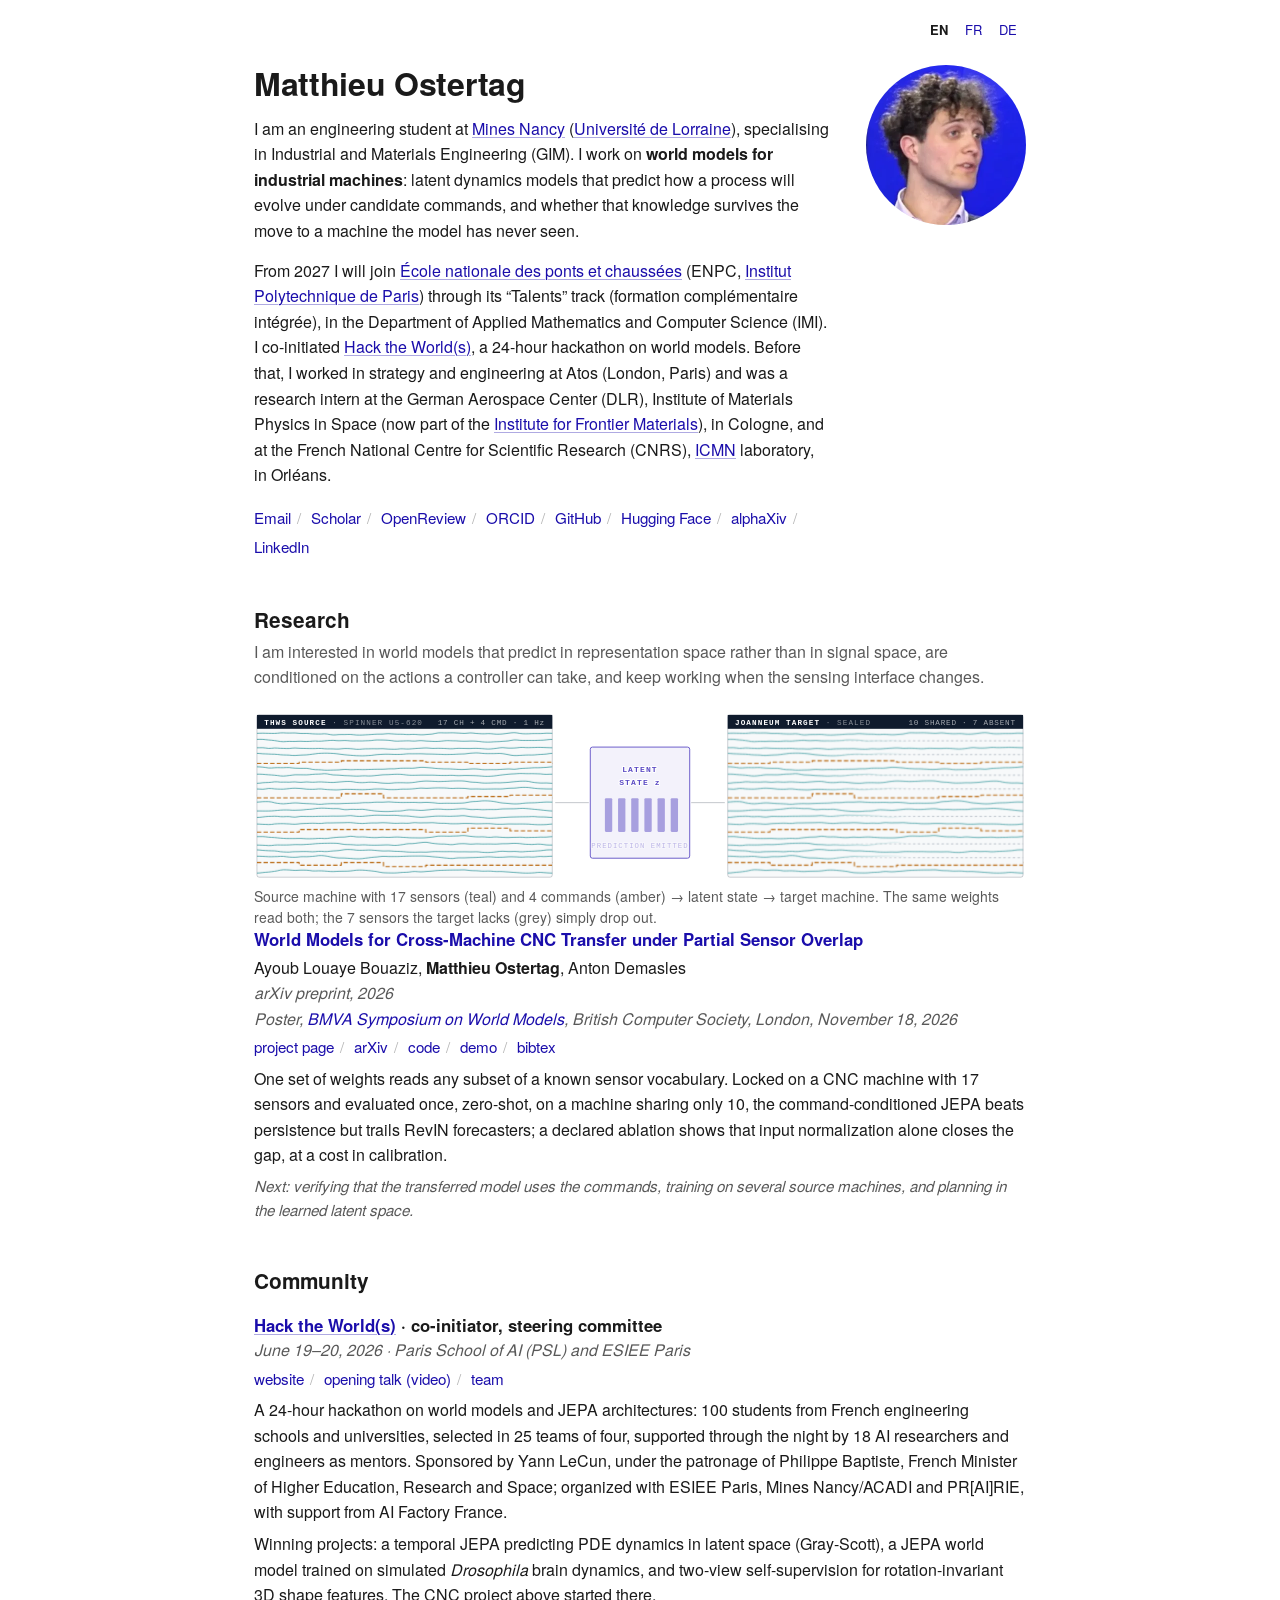
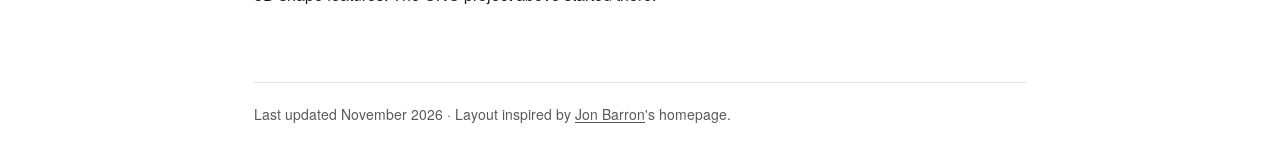
==== commit 91e6740a: "Add the BMVA Symposium on World Models poster The paper entry gets a second venue line, in English, " ====
--- a/index.html
+++ b/index.html
@@ -5,7 +5,7 @@
 <meta name="viewport" content="width=device-width, initial-scale=1, viewport-fit=cover">
 <!-- Strict CSP (GitHub Pages cannot send headers, so it lives in a meta tag). The script hash is
      generated: after editing the inline script, run `python3 tools/csp.py`. -->
-<meta http-equiv="Content-Security-Policy" content="default-src 'none'; script-src 'sha256-PZxMxRZglS4GV10YWl/ufPL5RAm++66fJfnbz8BgGwY=' 'strict-dynamic' https: 'unsafe-inline'; style-src 'self' 'unsafe-inline'; img-src 'self'; font-src 'self'; manifest-src 'self'; connect-src 'self'; base-uri 'none'; object-src 'none'; form-action 'none'; upgrade-insecure-requests; require-trusted-types-for 'script'; trusted-types site">
+<meta http-equiv="Content-Security-Policy" content="default-src 'none'; script-src 'sha256-6xE/vw2Tw47S07XtTr4DZy5jgEZBfkO6GsIGfI8PUrw=' 'strict-dynamic' https: 'unsafe-inline'; style-src 'self' 'unsafe-inline'; img-src 'self'; font-src 'self'; manifest-src 'self'; connect-src 'self'; base-uri 'none'; object-src 'none'; form-action 'none'; upgrade-insecure-requests; require-trusted-types-for 'script'; trusted-types site">
 <meta name="referrer" content="strict-origin-when-cross-origin">
 <title>Matthieu Ostertag</title>
 <meta name="description" content="Matthieu Ostertag — engineering student at Mines Nancy working on world models for industrial machines: command-conditioned latent dynamics and cross-machine transfer.">
@@ -89,7 +89,7 @@
       "url": "https://ostertagmatthieu-dev.github.io/",
       "name": "Matthieu Ostertag",
       "inLanguage": "en",
-      "dateModified": "2026-10-02",
+      "dateModified": "2026-11-18",
       "mainEntity": {"@id": "https://ostertagmatthieu-dev.github.io/#person"}
     },
     {
@@ -430,6 +430,7 @@
       </div>
       <div class="authors">Ayoub Louaye Bouaziz, <strong>Matthieu Ostertag</strong>, Anton Demasles</div>
       <div class="venue" data-i18n="venue">arXiv preprint, 2026</div>
+      <div class="venue" data-i18n="venuePoster">Poster, <a href="https://www.bmva.org/meetings/26-11-18-WorldModels.html">BMVA Symposium on World Models</a>, British Computer Society, London, November 18, 2026</div>
       <div class="actions">
         <a href="https://ostertagmatthieu-dev.github.io/saac-jepa/" data-i18n="aProject">project page</a><span class="sep" aria-hidden="true">/</span>
         <a href="https://arxiv.org/abs/2609.16071">arXiv</a><span class="sep" aria-hidden="true">/</span>
@@ -492,7 +493,7 @@
 
 <footer class="wrap">
   <div class="rule" data-i18n="footer">
-    Last updated October 2026 · Layout inspired by <a href="https://jonbarron.info/">Jon Barron</a>'s homepage.
+    Last updated November 2026 · Layout inspired by <a href="https://jonbarron.info/">Jon Barron</a>'s homepage.
   </div>
 </footer>
 </div>
@@ -526,6 +527,7 @@
       lede: 'Je m’intéresse aux world models qui prédisent dans l’espace des représentations plutôt que dans celui des signaux, qui sont conditionnés par les actions dont dispose un contrôleur, et qui continuent de fonctionner quand l’interface capteurs change.',
       figCap: 'Machine source à 17&nbsp;capteurs (bleu-vert) et 4&nbsp;commandes (orange) → état latent → machine cible. Les mêmes poids lisent les deux&nbsp;; les 7&nbsp;capteurs absents de la cible (gris) sont simplement ignorés.',
       venue: 'Prépublication arXiv, 2026',
+      venuePoster: 'Poster, <a href="https://www.bmva.org/meetings/26-11-18-WorldModels.html">BMVA Symposium on World Models</a>, British Computer Society, Londres, 18&nbsp;novembre 2026',
       aProject: 'page du projet',
       aCode: 'code',
       aDemo: 'démo',
@@ -538,7 +540,7 @@
       htwLinks: '<a href="https://hacktheworlds.fr/">site</a><span class="sep" aria-hidden="true">/</span><a href="https://www.youtube.com/watch?v=YAFjys3pn50">conférence inaugurale (vidéo)</a><span class="sep" aria-hidden="true">/</span><a href="https://hacktheworlds.fr/organisation.html">équipe</a>',
       htwText: 'Un hackathon de 24&nbsp;heures sur les world models et les architectures JEPA&nbsp;: 100&nbsp;étudiants d’écoles d’ingénieurs et d’universités françaises, sélectionnés en 25&nbsp;équipes de quatre, accompagnés toute la nuit par 18&nbsp;mentors, chercheurs et ingénieurs en IA. Parrainé par Yann LeCun, sous le haut patronage de Philippe Baptiste, ministre de l’Enseignement supérieur, de la Recherche et de l’Espace&nbsp;; organisé avec ESIEE Paris, Mines Nancy/ACADI et PR[AI]RIE, avec le soutien d’AI Factory France.',
       htwWinners: 'Projets lauréats&nbsp;: un JEPA temporel qui prédit la dynamique d’une EDP dans l’espace latent (Gray-Scott), un world model JEPA entraîné sur la dynamique simulée du cerveau de la drosophile, et un apprentissage auto-supervisé invariant à la rotation sur nuages de points. Le projet CNC ci-dessus y est né.',
-      footer: 'Dernière mise à jour&nbsp;: octobre 2026 · Mise en page inspirée de celle de <a href="https://jonbarron.info/">Jon Barron</a>.'
+      footer: 'Dernière mise à jour&nbsp;: novembre 2026 · Mise en page inspirée de celle de <a href="https://jonbarron.info/">Jon Barron</a>.'
     },
     de: {
       intro1: 'Ich studiere an der <a href="https://mines-nancy.univ-lorraine.fr/">Mines Nancy</a> (<a href="https://www.univ-lorraine.fr/">Université de Lorraine</a>) im Ingenieurstudiengang Génie Industriel et Matériaux (GIM). Ich arbeite an <strong>World Models für Industriemaschinen</strong>: latente Dynamikmodelle, die vorhersagen, wie sich ein Prozess unter möglichen Steuerbefehlen entwickelt – und ob dieses Wissen den Wechsel auf eine Maschine übersteht, die das Modell nie gesehen hat.',
@@ -549,6 +551,7 @@
       lede: 'Mich interessieren World Models, die im Repräsentationsraum statt im Signalraum vorhersagen, auf die möglichen Aktionen einer Steuerung konditioniert sind und auch dann funktionieren, wenn sich die Sensorschnittstelle ändert.',
       figCap: 'Quellmaschine mit 17 Sensoren (türkis) und 4 Befehlen (orange) → latenter Zustand → Zielmaschine. Dieselben Gewichte lesen beide; die 7 Sensoren, die der Zielmaschine fehlen (grau), fallen einfach weg.',
       venue: 'arXiv-Preprint, 2026',
+      venuePoster: 'Poster, <a href="https://www.bmva.org/meetings/26-11-18-WorldModels.html">BMVA Symposium on World Models</a>, British Computer Society, London, 18. November 2026',
       aProject: 'Projektseite',
       aCode: 'Code',
       aDemo: 'Demo',
@@ -561,7 +564,7 @@
       htwLinks: '<a href="https://hacktheworlds.fr/en/index.html">Website</a><span class="sep" aria-hidden="true">/</span><a href="https://www.youtube.com/watch?v=YAFjys3pn50">Eröffnungsvortrag (Video)</a><span class="sep" aria-hidden="true">/</span><a href="https://hacktheworlds.fr/en/organisation.html">Team</a>',
       htwText: 'Ein 24-Stunden-Hackathon zu World Models und JEPA-Architekturen: 100 Studierende französischer Ingenieurschulen und Universitäten in 25 Viererteams, die ganze Nacht über begleitet von 18 Mentorinnen und Mentoren aus KI-Forschung und -Entwicklung. Mit Yann LeCun als Schirmherr und unter der Ehrenschirmherrschaft von Philippe Baptiste, französischer Minister für Hochschulbildung, Forschung und Raumfahrt; organisiert mit ESIEE Paris, Mines Nancy/ACADI und PR[AI]RIE, mit Unterstützung von AI Factory France.',
       htwWinners: 'Siegerprojekte: ein zeitliches JEPA, das die Dynamik einer PDE im latenten Raum vorhersagt (Gray-Scott), ein JEPA-World-Model, trainiert auf der simulierten Gehirndynamik der Fruchtfliege, und rotationsinvariantes selbstüberwachtes Lernen auf Punktwolken. Das CNC-Projekt oben ist dort entstanden.',
-      footer: 'Zuletzt aktualisiert: Oktober 2026 · Layout nach dem Vorbild der Homepage von <a href="https://jonbarron.info/">Jon Barron</a>.'
+      footer: 'Zuletzt aktualisiert: November 2026 · Layout nach dem Vorbild der Homepage von <a href="https://jonbarron.info/">Jon Barron</a>.'
     }
   };
 
@@ -882,7 +885,8 @@
         authors: ["Ayoub Louaye Bouaziz", "Matthieu Ostertag", "Anton Demasles"],
         year: 2026, arxiv: "https://arxiv.org/abs/2609.16071",
         project: "https://ostertagmatthieu-dev.github.io/saac-jepa/",
-        code: "https://github.com/ostertagmatthieu-dev/saac-jepa"
+        code: "https://github.com/ostertagmatthieu-dev/saac-jepa",
+        presented: "Poster, BMVA Symposium on World Models, British Computer Society, London, 2026-11-18 (https://www.bmva.org/meetings/26-11-18-WorldModels.html)"
       }],
       profiles: {
         scholar: "https://scholar.google.com/citations?user=CJ8z4rwAAAAJ",
